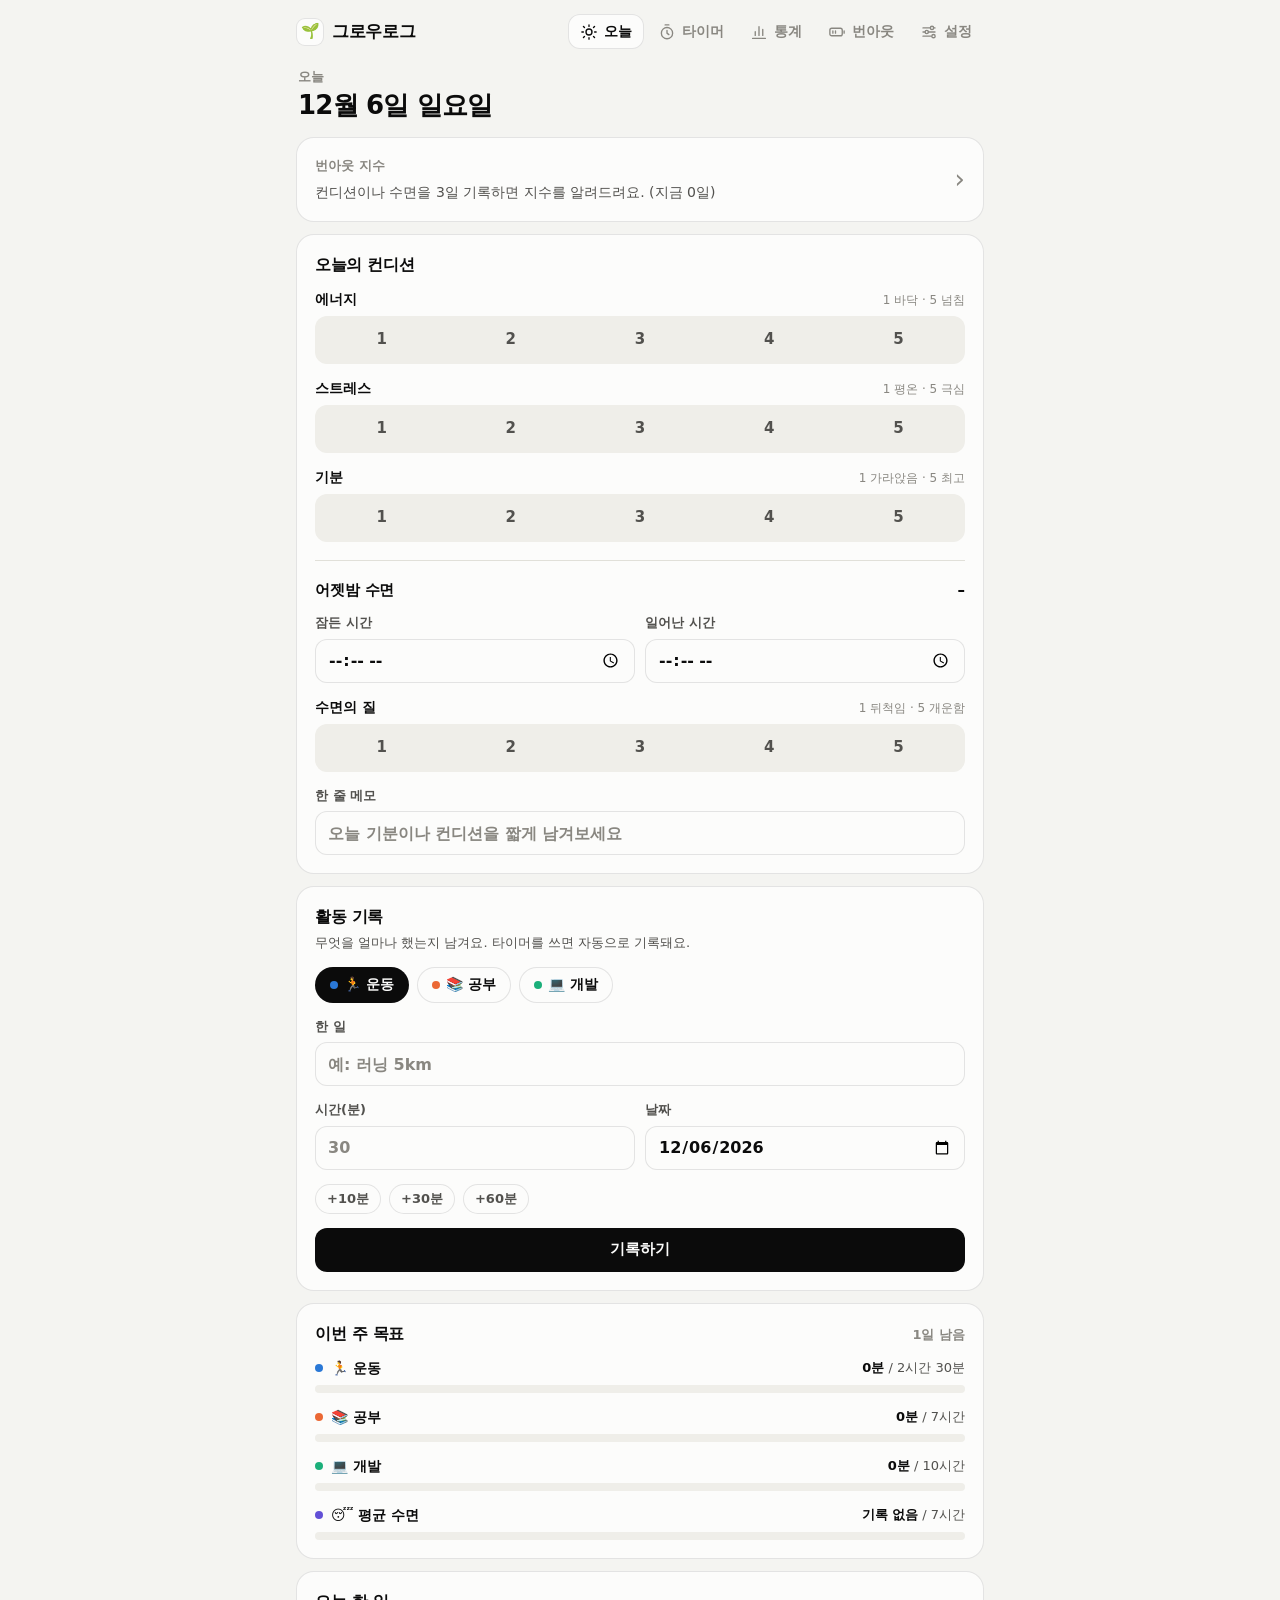
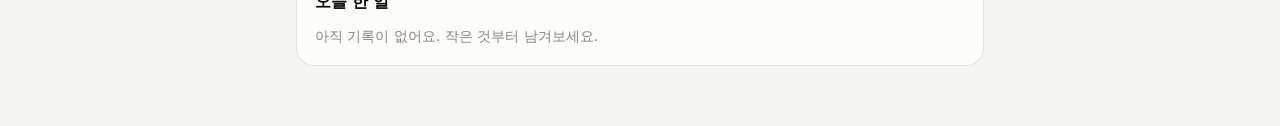
==== index.html @ 633121f1 "그로우로그 1차 버전 운동·공부·개발·수면·번아웃을 기록하는 자기계발 PWA. 오늘, 타이머, 통계, 번아웃, 설정 화면과 오프라인 실행, 홈 화면 설치를 포함한다.  Co-Aut" ====
<!doctype html>
<html lang="ko">
<head>
  <meta charset="utf-8">
  <meta name="viewport" content="width=device-width, initial-scale=1, viewport-fit=cover">
  <meta name="description" content="운동·공부·개발·수면·번아웃을 한곳에서 기록하는 자기계발 도구">
  <title>그로우로그</title>
  <link rel="manifest" href="manifest.webmanifest">
  <link rel="icon" type="image/png" sizes="192x192" href="icons/icon-192.png">
  <link rel="apple-touch-icon" href="icons/apple-touch-icon.png">
  <meta name="mobile-web-app-capable" content="yes">
  <meta name="apple-mobile-web-app-capable" content="yes">
  <meta name="apple-mobile-web-app-title" content="그로우로그">
  <meta name="apple-mobile-web-app-status-bar-style" content="default">
  <meta name="theme-color" content="#f4f4f1" media="(prefers-color-scheme: light)">
  <meta name="theme-color" content="#0d0d0d" media="(prefers-color-scheme: dark)">
  <link rel="stylesheet" href="css/styles.css">
  <script type="module" src="js/app.js"></script>
</head>
<body>
  <div class="app">
    <header class="topbar">
      <a class="brand" href="#/today"><span class="brand-mark" aria-hidden="true">🌱</span>그로우로그</a>
      <nav class="tabs" aria-label="주요 메뉴">
        <a class="tab" href="#/today" data-nav="today">
          <svg viewBox="0 0 24 24" aria-hidden="true"><circle cx="12" cy="12" r="4"/><path d="M12 2.5v2M12 19.5v2M4.6 4.6L6 6M18 18l1.4 1.4M2.5 12h2M19.5 12h2M4.6 19.4L6 18M18 6l1.4-1.4"/></svg>
          <span>오늘</span>
        </a>
        <a class="tab" href="#/timer" data-nav="timer">
          <svg viewBox="0 0 24 24" aria-hidden="true"><circle cx="12" cy="13.5" r="7.5"/><path d="M12 10v3.5l2.5 2M9.5 2.5h5"/></svg>
          <span>타이머</span>
        </a>
        <a class="tab" href="#/stats" data-nav="stats">
          <svg viewBox="0 0 24 24" aria-hidden="true"><path d="M3.5 20.5h17M7 16.5v-5M12 16.5V5M17 16.5v-8"/></svg>
          <span>통계</span>
        </a>
        <a class="tab" href="#/burnout" data-nav="burnout">
          <svg viewBox="0 0 24 24" aria-hidden="true"><rect x="2.5" y="7" width="16.5" height="10" rx="2.5"/><path d="M21.5 10.5v3M6.5 10.5v3M10 10.5v3"/></svg>
          <span>번아웃</span>
        </a>
        <a class="tab" href="#/settings" data-nav="settings">
          <svg viewBox="0 0 24 24" aria-hidden="true"><path d="M4 6.5h9M19 6.5h1M4 12h3M11 12h9M4 17.5h11"/><circle cx="16" cy="6.5" r="2.2"/><circle cx="9" cy="12" r="2.2"/><circle cx="18" cy="17.5" r="2.2"/></svg>
          <span>설정</span>
        </a>
      </nav>
    </header>
    <main id="view" class="view" tabindex="-1"></main>
  </div>
  <div id="tooltip" class="tooltip" role="tooltip" hidden></div>
  <div id="toast" class="toast" role="status" aria-live="polite"></div>
</body>
</html>
---- css/styles.css ----
/* 그로우로그 스타일 — 색은 모두 :root 토큰으로 정하고, 다크 모드는 같은 토큰을 다시 정의한다 */
:root {
  color-scheme: light;
  --page: #f4f4f1;
  --surface: #fcfcfb;
  --surface-2: #efeee9;
  --ink: #0b0b0b;
  --ink-2: #52514e;
  --muted: #898781;
  --grid: #e1e0d9;
  --axis: #c3c2b7;
  --border: rgba(11, 11, 11, 0.1);
  --focus: #2a78d6;
  --primary-bg: #0b0b0b;
  --primary-ink: #fcfcfb;
  --success: #006300;
  /* 영역 색: 고정 순서로 배정, 7번은 수면 전용 */
  --s0: #a3a29c;
  --s1: #2a78d6;
  --s2: #eb6834;
  --s3: #1baf7a;
  --s4: #eda100;
  --s5: #e87ba4;
  --s6: #008300;
  --s7: #6250d6;
  --s8: #e34948;
  /* 상태 색: 번아웃 단계 전용, 항상 아이콘+글자와 함께 */
  --good: #0ca30c;
  --warning: #fab219;
  --serious: #ec835a;
  --critical: #d03b3b;
  --radius: 18px;
  --font: -apple-system, BlinkMacSystemFont, "Apple SD Gothic Neo", "Pretendard", "Noto Sans KR", "Segoe UI", system-ui, sans-serif;
}

@media (prefers-color-scheme: dark) {
  :root:not([data-theme="light"]) {
    color-scheme: dark;
    --page: #0d0d0d;
    --surface: #1a1a19;
    --surface-2: #262624;
    --ink: #f0efec;
    --ink-2: #c3c2b7;
    --muted: #898781;
    --grid: #2c2c2a;
    --axis: #383835;
    --border: rgba(255, 255, 255, 0.1);
    --focus: #3987e5;
    --primary-bg: #f0efec;
    --primary-ink: #0b0b0b;
    --success: #0ca30c;
    --s0: #6b6a65;
    --s1: #3987e5;
    --s2: #d95926;
    --s3: #199e70;
    --s4: #c98500;
    --s5: #d55181;
    --s6: #008300;
    --s7: #9085e9;
    --s8: #e66767;
  }
}
:root[data-theme="dark"] {
  color-scheme: dark;
  --page: #0d0d0d;
  --surface: #1a1a19;
  --surface-2: #262624;
  --ink: #f0efec;
  --ink-2: #c3c2b7;
  --muted: #898781;
  --grid: #2c2c2a;
  --axis: #383835;
  --border: rgba(255, 255, 255, 0.1);
  --focus: #3987e5;
  --primary-bg: #f0efec;
  --primary-ink: #0b0b0b;
  --success: #0ca30c;
  --s0: #6b6a65;
  --s1: #3987e5;
  --s2: #d95926;
  --s3: #199e70;
  --s4: #c98500;
  --s5: #d55181;
  --s6: #008300;
  --s7: #9085e9;
  --s8: #e66767;
}

* { box-sizing: border-box; }
html { -webkit-text-size-adjust: 100%; -webkit-tap-highlight-color: transparent; }
body {
  margin: 0;
  background: var(--page);
  color: var(--ink);
  font: 15px/1.5 var(--font);
  -webkit-font-smoothing: antialiased;
  word-break: keep-all;
}
a { color: inherit; }
button { font: inherit; color: inherit; }
a, button, label { touch-action: manipulation; } /* 두 번 탭 확대 지연 없애기 */
:focus-visible { outline: 2px solid var(--focus); outline-offset: 2px; }

/* 홈 화면 앱으로 실행할 때: 당겨서 새로고침과 글자 선택을 막아 앱처럼 동작하게 한다 */
@media (display-mode: standalone) {
  html, body { overscroll-behavior-y: none; }
  .topbar, .tabs, .btn, .chip, .seg-btn { -webkit-user-select: none; user-select: none; }
}

/* ---------- 레이아웃 ---------- */
.app {
  max-width: 720px;
  margin: 0 auto;
  padding: 0 max(16px, env(safe-area-inset-right)) calc(96px + env(safe-area-inset-bottom)) max(16px, env(safe-area-inset-left));
}
.topbar {
  position: sticky;
  top: 0;
  z-index: 10;
  display: flex;
  align-items: center;
  justify-content: space-between;
  gap: 12px;
  padding: calc(14px + env(safe-area-inset-top)) 0 10px;
  background: var(--page);
}
.brand {
  display: flex;
  align-items: center;
  gap: 8px;
  font-size: 17px;
  font-weight: 800;
  letter-spacing: -0.02em;
  text-decoration: none;
}
.brand-mark {
  display: grid;
  place-items: center;
  width: 28px;
  height: 28px;
  border-radius: 9px;
  background: var(--surface);
  border: 1px solid var(--border);
  font-size: 15px;
}
.tabs {
  position: fixed;
  inset: auto 0 0 0;
  z-index: 20;
  display: grid;
  grid-template-columns: repeat(5, 1fr);
  padding: 6px 6px calc(6px + env(safe-area-inset-bottom));
  background: var(--surface);
  border-top: 1px solid var(--border);
}
.tab {
  display: flex;
  flex-direction: column;
  align-items: center;
  gap: 2px;
  padding: 6px 0;
  border-radius: 12px;
  color: var(--muted);
  font-size: 11px;
  font-weight: 700;
  text-decoration: none;
}
.tab svg {
  width: 22px;
  height: 22px;
  fill: none;
  stroke: currentColor;
  stroke-width: 1.8;
  stroke-linecap: round;
  stroke-linejoin: round;
}
.tab[aria-current="page"] { color: var(--ink); }
@media (min-width: 800px) {
  .app { padding-bottom: 48px; }
  .tabs { position: static; display: flex; gap: 2px; padding: 0; background: none; border: 0; }
  .tab { flex-direction: row; gap: 6px; padding: 7px 12px; font-size: 14px; }
  .tab svg { width: 18px; height: 18px; }
  .tab[aria-current="page"] { background: var(--surface); box-shadow: inset 0 0 0 1px var(--border); }
}
.view:focus { outline: none; }

/* ---------- 공통 ---------- */
.page-head { margin: 8px 2px 16px; }
.eyebrow { margin: 0; color: var(--muted); font-size: 13px; font-weight: 700; }
h1 { margin: 2px 0 0; font-size: 26px; line-height: 1.25; letter-spacing: -0.03em; }
.card {
  margin-bottom: 12px;
  padding: 18px;
  background: var(--surface);
  border: 1px solid var(--border);
  border-radius: var(--radius);
}
.card h2 { margin: 0 0 4px; font-size: 16px; letter-spacing: -0.02em; }
.card h3 { margin: 0; font-size: 15px; letter-spacing: -0.01em; }
.card-head { display: flex; align-items: baseline; justify-content: space-between; gap: 8px; margin-bottom: 12px; }
.card-head h2 { margin: 0; }
.sub { margin: 0 0 14px; color: var(--ink-2); font-size: 13px; }
.hint { color: var(--muted); font-size: 13px; font-weight: 600; }
.empty { margin: 4px 0 0; color: var(--muted); font-size: 14px; }
.divider { height: 1px; margin: 18px 0; background: var(--grid); }
.row { display: flex; gap: 10px; }
.grow { flex: 1; min-width: 0; }
.stack { display: grid; gap: 14px; }
.dot { flex: none; width: 8px; height: 8px; border-radius: 50%; }
.mini-title { margin: 20px 0 4px !important; color: var(--ink-2); font-size: 13px !important; }

/* 버튼 */
.btn {
  display: inline-flex;
  align-items: center;
  justify-content: center;
  gap: 6px;
  height: 44px;
  padding: 0 18px;
  border: 1px solid var(--border);
  border-radius: 12px;
  background: var(--surface);
  color: var(--ink);
  font-weight: 700;
  text-decoration: none;
  cursor: pointer;
}
.btn.primary { background: var(--primary-bg); color: var(--primary-ink); border-color: transparent; }
.btn.ghost { background: transparent; border-color: transparent; color: var(--ink-2); }
.btn.danger { color: var(--critical); }
.btn.small { height: 34px; padding: 0 12px; font-size: 13px; border-radius: 10px; }
.btn.block { width: 100%; }
.btn:disabled { opacity: 0.4; cursor: not-allowed; }
.btn-row { display: flex; flex-wrap: wrap; gap: 8px; }
.icon-btn {
  display: grid;
  place-items: center;
  flex: none;
  width: 36px;
  height: 36px;
  border: 0;
  border-radius: 10px;
  background: transparent;
  color: var(--muted);
  cursor: pointer;
}

/* 터치 화면에서는 hover가 눌린 채로 남으므로 마우스가 있을 때만 쓰고, 누를 때는 :active로 반응한다 */
@media (hover: hover) {
  .btn:hover { background: var(--surface-2); }
  .btn.primary:hover { background: var(--primary-bg); opacity: 0.88; }
  .icon-btn:hover { background: var(--surface-2); color: var(--ink); }
  .link-card:hover { border-color: var(--axis); }
}
.btn:active, .chip:active, .seg-btn:active, .icon-btn:active, .link-card:active, .tab:active { opacity: 0.6; }

/* 칩·세그먼트 */
.chips { display: flex; flex-wrap: wrap; gap: 8px; }
.chip {
  display: inline-flex;
  align-items: center;
  gap: 6px;
  height: 36px;
  padding: 0 14px;
  border: 1px solid var(--border);
  border-radius: 999px;
  background: var(--surface);
  font-size: 14px;
  font-weight: 700;
  cursor: pointer;
}
.chip[aria-pressed="true"] { background: var(--primary-bg); color: var(--primary-ink); border-color: transparent; }
.chip.small { height: 30px; padding: 0 11px; color: var(--ink-2); font-size: 13px; }
.seg {
  display: grid;
  grid-auto-columns: 1fr;
  grid-auto-flow: column;
  gap: 4px;
  padding: 4px;
  border-radius: 12px;
  background: var(--surface-2);
}
.seg.inline { display: inline-grid; }
.seg.inline .seg-btn { padding: 0 18px; }
.seg-btn {
  height: 36px;
  border: 0;
  border-radius: 9px;
  background: transparent;
  color: var(--ink-2);
  font-weight: 700;
  cursor: pointer;
}
.seg-btn[aria-pressed="true"] { background: var(--surface); color: var(--ink); box-shadow: 0 1px 2px rgba(0, 0, 0, 0.08), inset 0 0 0 1px var(--border); }
.seg-btn:disabled { opacity: 0.45; cursor: not-allowed; }
.scale .seg-btn { height: 40px; }
.scale .seg-btn[aria-pressed="true"] { background: var(--primary-bg); color: var(--primary-ink); box-shadow: none; }
.scale + .scale { margin-top: 14px; }
.scale-head { display: flex; align-items: baseline; justify-content: space-between; margin-bottom: 6px; }
.scale-label { font-size: 14px; font-weight: 700; }
.scale-hint { color: var(--muted); font-size: 12px; }

/* 입력 */
.field { display: flex; flex-direction: column; gap: 6px; color: var(--ink-2); font-size: 13px; font-weight: 700; }
input, select {
  width: 100%;
  min-width: 0;
  height: 44px;
  padding: 0 12px;
  border: 1px solid var(--border);
  border-radius: 12px;
  background: var(--surface);
  color: var(--ink);
  font: inherit;
  font-size: 16px;
}
input::placeholder { color: var(--muted); }
select {
  appearance: none;
  padding-right: 30px;
  background-image: url("data:image/svg+xml,%3Csvg xmlns='http://www.w3.org/2000/svg' width='12' height='12' viewBox='0 0 12 12'%3E%3Cpath d='M3 4.5l3 3 3-3' fill='none' stroke='%23898781' stroke-width='1.6' stroke-linecap='round'/%3E%3C/svg%3E");
  background-position: right 10px center;
  background-repeat: no-repeat;
}
.suffix-in { position: relative; display: block; }
.suffix-in input { padding-right: 60px; }
.suffix-in span {
  position: absolute;
  top: 50%;
  right: 12px;
  transform: translateY(-50%);
  color: var(--muted);
  font-size: 13px;
  font-weight: 600;
  pointer-events: none;
}
.suffix-in.narrow { max-width: 200px; }

/* ---------- 오늘 ---------- */
.banner {
  display: flex;
  align-items: center;
  justify-content: space-between;
  gap: 12px;
  margin: 4px 0 12px;
  padding: 10px 10px 10px 14px;
  border: 1px solid color-mix(in srgb, var(--s1) 35%, transparent);
  border-radius: 14px;
  background: color-mix(in srgb, var(--s1) 10%, var(--surface));
  font-size: 14px;
  font-weight: 600;
}
.link-card { display: flex; align-items: center; gap: 12px; text-decoration: none; }
.chev { color: var(--muted); font-size: 26px; line-height: 1; }
.mini-score { display: flex; align-items: center; gap: 4px; margin-top: 4px; }
.mini-score strong { font-size: 32px; line-height: 1.1; letter-spacing: -0.03em; }
.mini-score > span { margin-right: 8px; color: var(--ink-2); font-weight: 600; }
.mini-advice { margin: 6px 0 0; color: var(--ink-2); font-size: 14px; }
.sleep-total { font-size: 15px; font-weight: 800; }
.goal + .goal { margin-top: 14px; }
.goal-head { display: flex; align-items: center; justify-content: space-between; gap: 8px; margin-bottom: 6px; font-size: 14px; }
.goal-name { display: flex; align-items: center; gap: 8px; font-weight: 700; }
.goal-val { color: var(--ink-2); font-size: 13px; text-align: right; }
.goal-val strong { color: var(--ink); }
.met { color: var(--success); font-weight: 800; }
.bar { height: 8px; overflow: hidden; border-radius: 999px; background: var(--surface-2); }
.bar > span { display: block; height: 100%; border-radius: 999px; }

/* 기록 목록 */
.entries { margin: 0; padding: 0; list-style: none; }
.entry { display: flex; align-items: center; gap: 12px; padding: 10px 0; border-top: 1px solid var(--grid); }
.entry:first-child { border-top: 0; }
.entry-main { display: flex; flex: 1; flex-direction: column; min-width: 0; }
.entry-title { overflow: hidden; font-weight: 700; text-overflow: ellipsis; white-space: nowrap; }
.entry-meta { color: var(--muted); font-size: 12px; }
.entry-min { font-size: 14px; font-weight: 800; white-space: nowrap; }
.day-group h3 { display: flex; justify-content: space-between; margin: 18px 0 2px !important; color: var(--ink-2); font-size: 13px !important; }
.day-group:first-of-type h3 { margin-top: 4px !important; }

/* ---------- 통계 ---------- */
.filters { margin: -4px 0 12px; }
.tiles { display: grid; grid-template-columns: repeat(2, 1fr); gap: 8px; margin-bottom: 12px; }
@media (min-width: 600px) { .tiles { grid-template-columns: repeat(4, 1fr); } }
.card .tiles { margin: 0; }
.tile { padding: 12px 14px; border: 1px solid var(--border); border-radius: 14px; background: var(--surface); }
.tile-label { color: var(--ink-2); font-size: 12px; font-weight: 700; }
.tile-value { margin-top: 2px; font-size: 21px; font-weight: 800; letter-spacing: -0.02em; }
.tile-value small { margin-left: 2px; color: var(--ink-2); font-size: 13px; font-weight: 600; }

.legend { display: flex; flex-wrap: wrap; gap: 4px 14px; margin: 0 0 8px; padding: 0; color: var(--ink-2); font-size: 13px; list-style: none; }
.legend li { display: flex; align-items: center; gap: 6px; }
.swatch { width: 10px; height: 10px; border-radius: 3px; }
.chart { width: 100%; min-height: 180px; touch-action: pan-y; }
.chart svg { display: block; overflow: visible; }
.chart .grid { stroke: var(--grid); stroke-width: 1; }
.chart .axis { stroke: var(--axis); stroke-width: 1; }
.chart .tick { fill: var(--muted); font-size: 11px; font-variant-numeric: tabular-nums; }
.chart .hit { fill: transparent; outline: none; }
.chart .col { transition: opacity 0.15s; }
.chart svg:has(.col:hover) .col:not(:hover),
.chart svg:has(.col:focus-within) .col:not(:focus-within) { opacity: 0.45; }
.chart .ref { stroke: var(--ink-2); stroke-width: 1; pointer-events: none; }
.chart .ref-label { fill: var(--ink-2); font-size: 11px; font-weight: 700; pointer-events: none; }
.chart .end-label { fill: var(--ink); font-size: 12px; font-weight: 800; pointer-events: none; }
.chart .xhair { stroke: var(--axis); stroke-width: 1; opacity: 0; pointer-events: none; }
.chart .hover-dot { opacity: 0; pointer-events: none; }
.chart .hitg:hover .xhair, .chart .hitg:focus-within .xhair,
.chart .hitg:hover .hover-dot, .chart .hitg:focus-within .hover-dot { opacity: 1; }

details.table-view { margin-top: 10px; font-size: 13px; }
details.table-view summary { color: var(--ink-2); font-weight: 700; cursor: pointer; }
.table-wrap { margin-top: 8px; overflow-x: auto; }
table { width: 100%; border-collapse: collapse; font-variant-numeric: tabular-nums; }
th, td { padding: 6px 8px; border-bottom: 1px solid var(--grid); text-align: right; white-space: nowrap; }
th:first-child, td:first-child { text-align: left; }
th { color: var(--ink-2); font-weight: 700; }

/* ---------- 번아웃 ---------- */
.hero-row { display: flex; align-items: center; justify-content: space-between; gap: 12px; }
.hero-num { font-size: 56px; font-weight: 800; line-height: 1; letter-spacing: -0.04em; }
.hero-num span { margin-left: 4px; color: var(--ink-2); font-size: 18px; font-weight: 600; letter-spacing: 0; }
.badge {
  --status: var(--muted);
  display: inline-flex;
  align-items: center;
  gap: 5px;
  height: 28px;
  padding: 0 11px 0 8px;
  border-radius: 999px;
  background: color-mix(in srgb, var(--status) 16%, transparent);
  color: var(--ink);
  font-size: 13px;
  font-weight: 800;
  white-space: nowrap;
}
.badge svg { width: 15px; height: 15px; color: var(--status); }
.badge-good { --status: var(--good); }
.badge-warning { --status: var(--warning); }
.badge-serious { --status: var(--serious); }
.badge-critical { --status: var(--critical); }
.meter { height: 10px; margin: 18px 0 6px; overflow: hidden; border-radius: 999px; background: color-mix(in srgb, var(--status) 18%, var(--surface-2)); }
.meter > span { display: block; height: 100%; border-radius: 999px; background: var(--status); }
.meter-scale { position: relative; height: 18px; color: var(--muted); font-size: 11px; font-weight: 600; }
.meter-scale span { position: absolute; top: 0; padding-left: 4px; border-left: 1px solid var(--axis); }
.lead { margin: 12px 0 4px; font-size: 15px; }
.factor { display: grid; grid-template-columns: 112px 1fr 32px; align-items: center; gap: 12px; padding: 8px 0; }
.factor-name { font-size: 14px; font-weight: 700; }
.factor-detail { color: var(--muted); font-size: 12px; }
.factor-bar { height: 8px; overflow: hidden; border-radius: 999px; background: var(--surface-2); }
.factor-bar span { display: block; height: 100%; border-radius: 999px; background: var(--ink-2); }
.factor-val { color: var(--ink-2); font-size: 13px; font-weight: 700; text-align: right; font-variant-numeric: tabular-nums; }
.factor.na .factor-name { color: var(--muted); }
.advice { display: grid; gap: 8px; margin: 0; padding: 0; list-style: none; }
.advice li { display: flex; align-items: flex-start; gap: 10px; padding: 12px 14px; border-radius: 12px; background: var(--surface-2); font-size: 14px; }
.advice-icon { flex: none; font-size: 18px; line-height: 1.3; }
.disclaimer { margin: 16px 4px 0; color: var(--muted); font-size: 12px; }

/* ---------- 타이머 ---------- */
.timer-face { position: relative; width: min(280px, 72vw); aspect-ratio: 1; margin: 20px auto 18px; }
.timer-face svg { width: 100%; height: 100%; transform: rotate(-90deg); }
.timer-face .track { stroke: var(--surface-2); }
.timer-face .prog { stroke-linecap: round; transition: stroke-dashoffset 0.5s linear; }
.timer-center { position: absolute; inset: 0; display: grid; place-content: center; text-align: center; }
.timer-time { font-size: clamp(44px, 14vw, 60px); font-weight: 800; line-height: 1; letter-spacing: -0.03em; font-variant-numeric: tabular-nums; }
.timer-phase { margin-top: 8px; color: var(--ink-2); font-size: 14px; font-weight: 700; }
.timer-actions { display: flex; flex-wrap: wrap; justify-content: center; gap: 8px; }
.timer-actions .btn { min-width: 120px; }

/* ---------- 설정 ---------- */
.sub.flush { margin-bottom: 0; }
.steps { margin: 0; padding-left: 20px; font-size: 14px; }
.steps li + li { margin-top: 4px; }
.steps + .hint { margin: 12px 0 0; }
.area-row {
  display: grid;
  grid-template-areas: "emoji name name name" "goal goal kind act";
  grid-template-columns: 52px 1fr 96px 60px;
  align-items: center;
  gap: 8px;
  padding: 12px 0;
  border-top: 1px solid var(--grid);
}
.area-row .emoji-in { grid-area: emoji; padding: 0; text-align: center; }
.area-row .name-in { grid-area: name; position: relative; }
.area-row .name-in .dot { position: absolute; top: 50%; left: 13px; transform: translateY(-50%); }
.area-row .name-in input { padding-left: 30px; }
.area-row.add .name-in input { padding-left: 12px; }
.area-row .suffix-in { grid-area: goal; }
.area-row select { grid-area: kind; }
.area-row > .btn { grid-area: act; padding: 0; }
@media (min-width: 640px) {
  .area-row { grid-template-areas: "emoji name goal kind act"; grid-template-columns: 52px 1fr 140px 96px 60px; }
}
.hidden-row { display: flex; align-items: center; gap: 10px; padding: 8px 0; }
.hidden-row .grow { color: var(--ink-2); font-weight: 700; }
.hidden-row small { color: var(--muted); font-weight: 600; }

/* ---------- 확인 창·툴팁·토스트 ---------- */
.dialog {
  width: min(340px, calc(100% - 32px));
  padding: 20px;
  border: 1px solid var(--border);
  border-radius: var(--radius);
  background: var(--surface);
  color: var(--ink);
}
.dialog::backdrop { background: rgba(0, 0, 0, 0.45); }
.dialog p { margin: 0 0 16px; font-size: 15px; font-weight: 600; }
.dialog .btn-row { justify-content: flex-end; }
.tooltip {
  position: fixed;
  top: 0;
  left: 0;
  z-index: 50;
  min-width: 130px;
  padding: 8px 10px;
  border: 1px solid var(--border);
  border-radius: 10px;
  background: var(--surface);
  box-shadow: 0 8px 24px rgba(0, 0, 0, 0.14);
  color: var(--ink);
  font-size: 12px;
  pointer-events: none;
}
.tip-title { margin-bottom: 4px; color: var(--ink-2); font-weight: 700; }
.tip-row { display: flex; align-items: center; gap: 8px; line-height: 1.7; }
.tip-key { flex: none; width: 12px; height: 2px; border-radius: 2px; }
.tip-row strong { font-variant-numeric: tabular-nums; }
.tip-row span { color: var(--ink-2); }
.toast {
  position: fixed;
  bottom: calc(84px + env(safe-area-inset-bottom));
  left: 50%;
  z-index: 60;
  display: flex;
  align-items: center;
  gap: 14px;
  max-width: calc(100% - 32px);
  padding: 11px 16px;
  border-radius: 12px;
  background: var(--primary-bg);
  color: var(--primary-ink);
  font-size: 14px;
  font-weight: 700;
  opacity: 0;
  pointer-events: none;
  transform: translate(-50%, 16px);
  transition: opacity 0.2s, transform 0.2s;
}
.toast.show { opacity: 1; pointer-events: auto; transform: translate(-50%, 0); }
.toast button { padding: 0; border: 0; background: none; color: inherit; font-weight: 800; text-decoration: underline; cursor: pointer; white-space: nowrap; }
@media (min-width: 800px) { .toast { bottom: 32px; } }
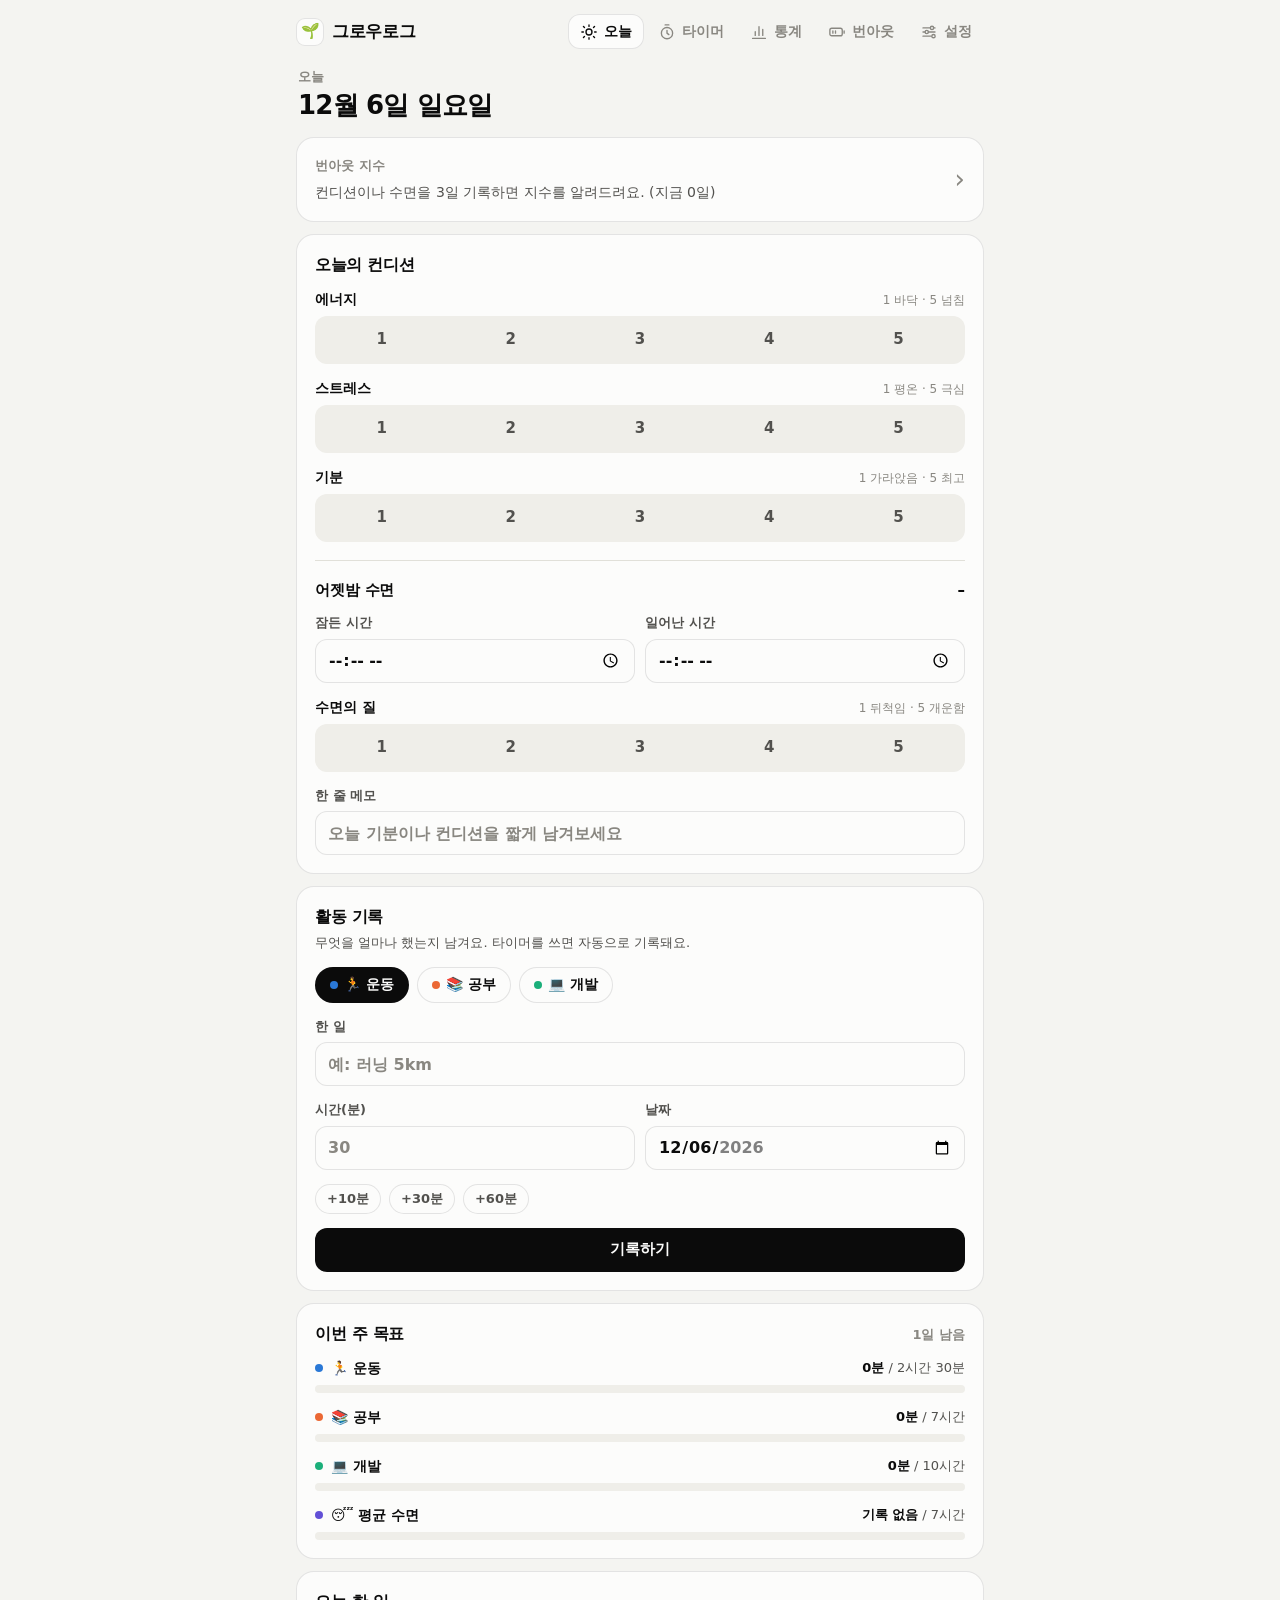
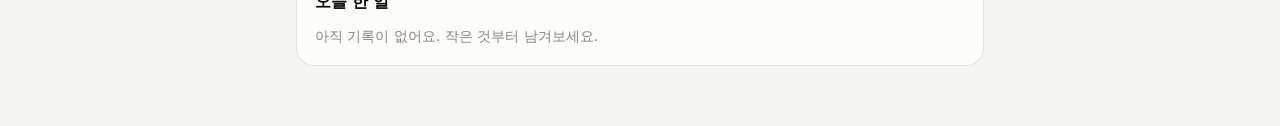
==== commit 4fc8877f: "안드로이드 내보내기, 가져오기 검증, 오프라인 교체 안정화 감사와 재검증에서 나온 문제를 고쳤다. - 안드로이드 Chrome에서 내보내기가 실패하던 문제 - 백업 가져오기 XSS와" ====
--- a/index.html
+++ b/index.html
@@ -44,6 +44,7 @@
         </a>
       </nav>
     </header>
+    <div id="save-warning" class="save-warning" role="alert" hidden>기록을 저장하지 못하고 있어요. 저장 공간을 확인하고, 설정에서 백업을 받아두세요.</div>
     <main id="view" class="view" tabindex="-1"></main>
   </div>
   <div id="tooltip" class="tooltip" role="tooltip" hidden></div>
--- a/css/styles.css
+++ b/css/styles.css
@@ -95,6 +95,7 @@
   font: 15px/1.5 var(--font);
   -webkit-font-smoothing: antialiased;
   word-break: keep-all;
+  overflow-wrap: anywhere; /* 띄어쓰기 없는 긴 이름도 화면 밖으로 나가지 않게 */
 }
 a { color: inherit; }
 button { font: inherit; color: inherit; }
@@ -260,13 +261,16 @@
   display: inline-flex;
   align-items: center;
   gap: 6px;
+  max-width: 100%;
   height: 36px;
+  overflow: hidden;
   padding: 0 14px;
   border: 1px solid var(--border);
   border-radius: 999px;
   background: var(--surface);
   font-size: 14px;
   font-weight: 700;
+  white-space: nowrap;
   cursor: pointer;
 }
 .chip[aria-pressed="true"] { background: var(--primary-bg); color: var(--primary-ink); border-color: transparent; }
@@ -344,12 +348,13 @@
   gap: 12px;
   margin: 4px 0 12px;
   padding: 10px 10px 10px 14px;
-  border: 1px solid color-mix(in srgb, var(--s1) 35%, transparent);
+  border: 1px solid var(--border);
   border-radius: 14px;
-  background: color-mix(in srgb, var(--s1) 10%, var(--surface));
+  background: var(--surface-2);
   font-size: 14px;
   font-weight: 600;
 }
+.banner .btn { flex: none; white-space: nowrap; }
 .link-card { display: flex; align-items: center; gap: 12px; text-decoration: none; }
 .chev { color: var(--muted); font-size: 26px; line-height: 1; }
 .mini-score { display: flex; align-items: center; gap: 4px; margin-top: 4px; }
@@ -359,8 +364,8 @@
 .sleep-total { font-size: 15px; font-weight: 800; }
 .goal + .goal { margin-top: 14px; }
 .goal-head { display: flex; align-items: center; justify-content: space-between; gap: 8px; margin-bottom: 6px; font-size: 14px; }
-.goal-name { display: flex; align-items: center; gap: 8px; font-weight: 700; }
-.goal-val { color: var(--ink-2); font-size: 13px; text-align: right; }
+.goal-name { display: flex; align-items: center; gap: 8px; min-width: 0; font-weight: 700; }
+.goal-val { flex: none; color: var(--ink-2); font-size: 13px; text-align: right; }
 .goal-val strong { color: var(--ink); }
 .met { color: var(--success); font-weight: 800; }
 .bar { height: 8px; overflow: hidden; border-radius: 999px; background: var(--surface-2); }
@@ -384,7 +389,7 @@
 .card .tiles { margin: 0; }
 .tile { padding: 12px 14px; border: 1px solid var(--border); border-radius: 14px; background: var(--surface); }
 .tile-label { color: var(--ink-2); font-size: 12px; font-weight: 700; }
-.tile-value { margin-top: 2px; font-size: 21px; font-weight: 800; letter-spacing: -0.02em; }
+.tile-value { margin-top: 2px; font-size: 21px; font-weight: 800; letter-spacing: -0.02em; white-space: nowrap; }
 .tile-value small { margin-left: 2px; color: var(--ink-2); font-size: 13px; font-weight: 600; }
 
 .legend { display: flex; flex-wrap: wrap; gap: 4px 14px; margin: 0 0 8px; padding: 0; color: var(--ink-2); font-size: 13px; list-style: none; }
@@ -397,15 +402,18 @@
 .chart .tick { fill: var(--muted); font-size: 11px; font-variant-numeric: tabular-nums; }
 .chart .hit { fill: transparent; outline: none; }
 .chart .col { transition: opacity 0.15s; }
-.chart svg:has(.col:hover) .col:not(:hover),
-.chart svg:has(.col:focus-within) .col:not(:focus-within) { opacity: 0.45; }
+.chart svg:has(.hit:focus-visible) .col:not(:has(.hit:focus-visible)) { opacity: 0.45; }
+@media (hover: hover) {
+  .chart svg:has(.col:hover) .col:not(:hover) { opacity: 0.45; }
+  .chart .hitg:hover .xhair, .chart .hitg:hover .hover-dot { opacity: 1; }
+}
+.chart .hitg.active .xhair, .chart .hitg.active .hover-dot { opacity: 1; }
 .chart .ref { stroke: var(--ink-2); stroke-width: 1; pointer-events: none; }
 .chart .ref-label { fill: var(--ink-2); font-size: 11px; font-weight: 700; pointer-events: none; }
 .chart .end-label { fill: var(--ink); font-size: 12px; font-weight: 800; pointer-events: none; }
 .chart .xhair { stroke: var(--axis); stroke-width: 1; opacity: 0; pointer-events: none; }
 .chart .hover-dot { opacity: 0; pointer-events: none; }
-.chart .hitg:hover .xhair, .chart .hitg:focus-within .xhair,
-.chart .hitg:hover .hover-dot, .chart .hitg:focus-within .hover-dot { opacity: 1; }
+.chart .hitg:has(.hit:focus-visible) .xhair, .chart .hitg:has(.hit:focus-visible) .hover-dot { opacity: 1; }
 
 details.table-view { margin-top: 10px; font-size: 13px; }
 details.table-view summary { color: var(--ink-2); font-weight: 700; cursor: pointer; }
@@ -427,7 +435,7 @@
   height: 28px;
   padding: 0 11px 0 8px;
   border-radius: 999px;
-  background: color-mix(in srgb, var(--status) 16%, transparent);
+  background: var(--surface-2);
   color: var(--ink);
   font-size: 13px;
   font-weight: 800;
@@ -438,7 +446,7 @@
 .badge-warning { --status: var(--warning); }
 .badge-serious { --status: var(--serious); }
 .badge-critical { --status: var(--critical); }
-.meter { height: 10px; margin: 18px 0 6px; overflow: hidden; border-radius: 999px; background: color-mix(in srgb, var(--status) 18%, var(--surface-2)); }
+.meter { height: 10px; margin: 18px 0 6px; overflow: hidden; border-radius: 999px; background: var(--surface-2); }
 .meter > span { display: block; height: 100%; border-radius: 999px; background: var(--status); }
 .meter-scale { position: relative; height: 18px; color: var(--muted); font-size: 11px; font-weight: 600; }
 .meter-scale span { position: absolute; top: 0; padding-left: 4px; border-left: 1px solid var(--axis); }
@@ -455,6 +463,12 @@
 .advice-icon { flex: none; font-size: 18px; line-height: 1.3; }
 .disclaimer { margin: 16px 4px 0; color: var(--muted); font-size: 12px; }
 
+@supports (background: color-mix(in srgb, red 10%, blue)) {
+  .banner { border-color: color-mix(in srgb, var(--s1) 35%, transparent); background: color-mix(in srgb, var(--s1) 10%, var(--surface)); }
+  .badge { background: color-mix(in srgb, var(--status) 16%, transparent); }
+  .meter { background: color-mix(in srgb, var(--status) 18%, var(--surface-2)); }
+}
+
 /* ---------- 타이머 ---------- */
 .timer-face { position: relative; width: min(280px, 72vw); aspect-ratio: 1; margin: 20px auto 18px; }
 .timer-face svg { width: 100%; height: 100%; transform: rotate(-90deg); }
@@ -465,6 +479,8 @@
 .timer-phase { margin-top: 8px; color: var(--ink-2); font-size: 14px; font-weight: 700; }
 .timer-actions { display: flex; flex-wrap: wrap; justify-content: center; gap: 8px; }
 .timer-actions .btn { min-width: 120px; }
+.timer-note { display: none; margin: 14px 0 0; text-align: center; }
+@media (pointer: coarse) { .timer-note { display: block; } }
 
 /* ---------- 설정 ---------- */
 .sub.flush { margin-bottom: 0; }
@@ -488,12 +504,28 @@
 .area-row .suffix-in { grid-area: goal; }
 .area-row select { grid-area: kind; }
 .area-row > .btn { grid-area: act; padding: 0; }
+@media (max-width: 380px) {
+  .area-row { grid-template-areas: "emoji name name" "goal goal goal" "kind kind act"; grid-template-columns: 52px 1fr 60px; }
+}
 @media (min-width: 640px) {
   .area-row { grid-template-areas: "emoji name goal kind act"; grid-template-columns: 52px 1fr 140px 96px 60px; }
 }
 .hidden-row { display: flex; align-items: center; gap: 10px; padding: 8px 0; }
 .hidden-row .grow { color: var(--ink-2); font-weight: 700; }
 .hidden-row small { color: var(--muted); font-weight: 600; }
+
+.save-warning {
+  position: sticky; /* 저장 실패는 아래쪽 입력칸에서 일어나므로 내려가 있어도 보여야 한다 */
+  top: calc(60px + env(safe-area-inset-top));
+  z-index: 9;
+  margin: 4px 0 12px;
+  padding: 12px 14px;
+  border-radius: 14px;
+  background: var(--critical);
+  color: #fff;
+  font-size: 14px;
+  font-weight: 700;
+}
 
 /* ---------- 확인 창·툴팁·토스트 ---------- */
 .dialog {
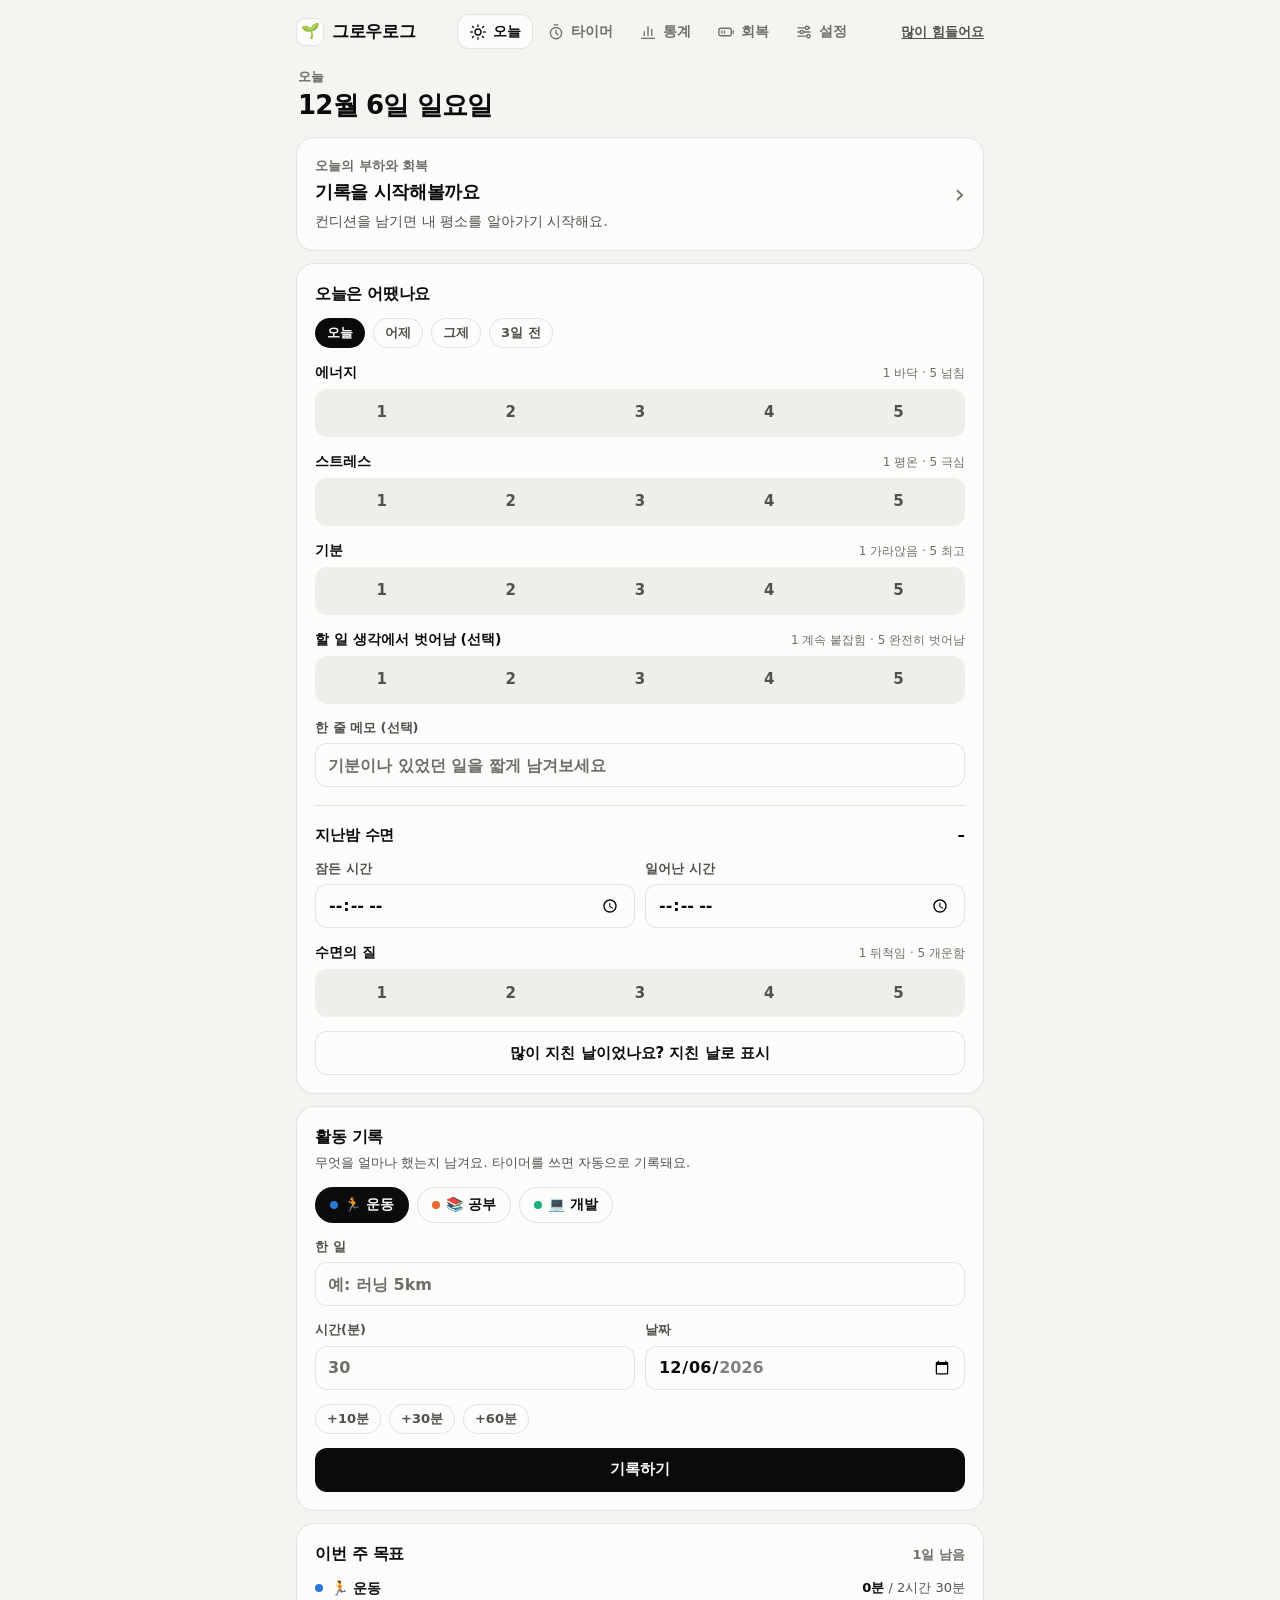
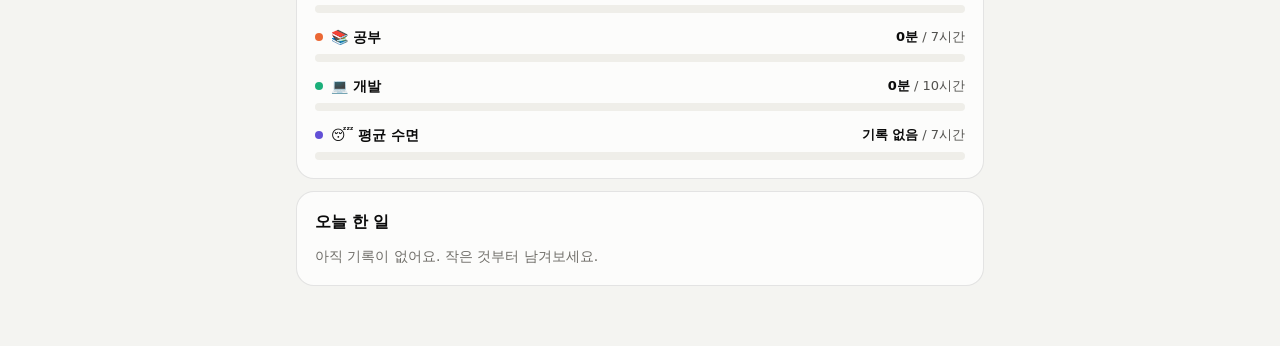
==== commit 4b66b838: "내 기록에 맞춰 바뀌는 회복 화면과 지친 날 표시 - 0~100 번아웃 지수를 없애고, 최근 기록이 내 평소와 얼마나 다른지 말로 보여줌 - 평소, 필요한 수면, 알림 기준이 기록" ====
--- a/index.html
+++ b/index.html
@@ -3,7 +3,7 @@
 <head>
   <meta charset="utf-8">
   <meta name="viewport" content="width=device-width, initial-scale=1, viewport-fit=cover">
-  <meta name="description" content="운동·공부·개발·수면·번아웃을 한곳에서 기록하는 자기계발 도구">
+  <meta name="description" content="운동·공부·개발·수면·회복을 한곳에서 기록하는 자기계발 도구">
   <title>그로우로그</title>
   <link rel="manifest" href="manifest.webmanifest">
   <link rel="icon" type="image/png" sizes="192x192" href="icons/icon-192.png">
@@ -34,15 +34,16 @@
           <svg viewBox="0 0 24 24" aria-hidden="true"><path d="M3.5 20.5h17M7 16.5v-5M12 16.5V5M17 16.5v-8"/></svg>
           <span>통계</span>
         </a>
-        <a class="tab" href="#/burnout" data-nav="burnout">
+        <a class="tab" href="#/recovery" data-nav="recovery">
           <svg viewBox="0 0 24 24" aria-hidden="true"><rect x="2.5" y="7" width="16.5" height="10" rx="2.5"/><path d="M21.5 10.5v3M6.5 10.5v3M10 10.5v3"/></svg>
-          <span>번아웃</span>
+          <span>회복</span>
         </a>
         <a class="tab" href="#/settings" data-nav="settings">
           <svg viewBox="0 0 24 24" aria-hidden="true"><path d="M4 6.5h9M19 6.5h1M4 12h3M11 12h9M4 17.5h11"/><circle cx="16" cy="6.5" r="2.2"/><circle cx="9" cy="12" r="2.2"/><circle cx="18" cy="17.5" r="2.2"/></svg>
           <span>설정</span>
         </a>
       </nav>
+      <a class="help-link" href="#/help">많이 힘들어요</a>
     </header>
     <div id="save-warning" class="save-warning" role="alert" hidden>기록을 저장하지 못하고 있어요. 저장 공간을 확인하고, 설정에서 백업을 받아두세요.</div>
     <main id="view" class="view" tabindex="-1"></main>
--- a/css/styles.css
+++ b/css/styles.css
@@ -6,7 +6,7 @@
   --surface-2: #efeee9;
   --ink: #0b0b0b;
   --ink-2: #52514e;
-  --muted: #898781;
+  --muted: #706e69;
   --grid: #e1e0d9;
   --axis: #c3c2b7;
   --border: rgba(11, 11, 11, 0.1);
@@ -24,11 +24,8 @@
   --s6: #008300;
   --s7: #6250d6;
   --s8: #e34948;
-  /* 상태 색: 번아웃 단계 전용, 항상 아이콘+글자와 함께 */
-  --good: #0ca30c;
-  --warning: #fab219;
-  --serious: #ec835a;
-  --critical: #d03b3b;
+  --critical: #d03b3b; /* 저장 실패처럼 앱 자체의 문제에만 쓴다 */
+  --critical-text: #d03b3b;
   --radius: 18px;
   --font: -apple-system, BlinkMacSystemFont, "Apple SD Gothic Neo", "Pretendard", "Noto Sans KR", "Segoe UI", system-ui, sans-serif;
 }
@@ -58,6 +55,7 @@
     --s6: #008300;
     --s7: #9085e9;
     --s8: #e66767;
+    --critical-text: #e66767;
   }
 }
 :root[data-theme="dark"] {
@@ -84,10 +82,12 @@
   --s6: #008300;
   --s7: #9085e9;
   --s8: #e66767;
+  --critical-text: #e66767;
 }
 
 * { box-sizing: border-box; }
-html { -webkit-text-size-adjust: 100%; -webkit-tap-highlight-color: transparent; }
+[hidden] { display: none !important; }
+html { scroll-padding: 64px 0 76px; -webkit-text-size-adjust: 100%; -webkit-tap-highlight-color: transparent; }
 body {
   margin: 0;
   background: var(--page);
@@ -206,7 +206,7 @@
 .divider { height: 1px; margin: 18px 0; background: var(--grid); }
 .row { display: flex; gap: 10px; }
 .grow { flex: 1; min-width: 0; }
-.stack { display: grid; gap: 14px; }
+.stack { display: grid; grid-template-columns: minmax(0, 1fr); gap: 14px; }
 .dot { flex: none; width: 8px; height: 8px; border-radius: 50%; }
 .mini-title { margin: 20px 0 4px !important; color: var(--ink-2); font-size: 13px !important; }
 
@@ -228,7 +228,7 @@
 }
 .btn.primary { background: var(--primary-bg); color: var(--primary-ink); border-color: transparent; }
 .btn.ghost { background: transparent; border-color: transparent; color: var(--ink-2); }
-.btn.danger { color: var(--critical); }
+.btn.danger { color: var(--critical-text); }
 .btn.small { height: 34px; padding: 0 12px; font-size: 13px; border-radius: 10px; }
 .btn.block { width: 100%; }
 .btn:disabled { opacity: 0.4; cursor: not-allowed; }
@@ -274,7 +274,8 @@
   cursor: pointer;
 }
 .chip[aria-pressed="true"] { background: var(--primary-bg); color: var(--primary-ink); border-color: transparent; }
-.chip.small { height: 30px; padding: 0 11px; color: var(--ink-2); font-size: 13px; }
+.chip.small { height: 30px; padding: 0 11px; font-size: 13px; }
+.chip.small:not([aria-pressed="true"]) { color: var(--ink-2); }
 .seg {
   display: grid;
   grid-auto-columns: 1fr;
@@ -305,7 +306,7 @@
 .scale-hint { color: var(--muted); font-size: 12px; }
 
 /* 입력 */
-.field { display: flex; flex-direction: column; gap: 6px; color: var(--ink-2); font-size: 13px; font-weight: 700; }
+.field { display: flex; flex-direction: column; gap: 6px; min-width: 0; color: var(--ink-2); font-size: 13px; font-weight: 700; }
 input, select {
   width: 100%;
   min-width: 0;
@@ -357,9 +358,6 @@
 .banner .btn { flex: none; white-space: nowrap; }
 .link-card { display: flex; align-items: center; gap: 12px; text-decoration: none; }
 .chev { color: var(--muted); font-size: 26px; line-height: 1; }
-.mini-score { display: flex; align-items: center; gap: 4px; margin-top: 4px; }
-.mini-score strong { font-size: 32px; line-height: 1.1; letter-spacing: -0.03em; }
-.mini-score > span { margin-right: 8px; color: var(--ink-2); font-weight: 600; }
 .mini-advice { margin: 6px 0 0; color: var(--ink-2); font-size: 14px; }
 .sleep-total { font-size: 15px; font-weight: 800; }
 .goal + .goal { margin-top: 14px; }
@@ -387,9 +385,13 @@
 .tiles { display: grid; grid-template-columns: repeat(2, 1fr); gap: 8px; margin-bottom: 12px; }
 @media (min-width: 600px) { .tiles { grid-template-columns: repeat(4, 1fr); } }
 .card .tiles { margin: 0; }
-.tile { padding: 12px 14px; border: 1px solid var(--border); border-radius: 14px; background: var(--surface); }
+.tile { min-width: 0; padding: 12px 14px; border: 1px solid var(--border); border-radius: 14px; background: var(--surface); }
 .tile-label { color: var(--ink-2); font-size: 12px; font-weight: 700; }
 .tile-value { margin-top: 2px; font-size: 21px; font-weight: 800; letter-spacing: -0.02em; white-space: nowrap; }
+@media (max-width: 340px) {
+  .row { flex-direction: column; }
+  .tile-value { font-size: 17px; }
+}
 .tile-value small { margin-left: 2px; color: var(--ink-2); font-size: 13px; font-weight: 600; }
 
 .legend { display: flex; flex-wrap: wrap; gap: 4px 14px; margin: 0 0 8px; padding: 0; color: var(--ink-2); font-size: 13px; list-style: none; }
@@ -410,8 +412,11 @@
 .chart .hitg.active .xhair, .chart .hitg.active .hover-dot { opacity: 1; }
 .chart .ref { stroke: var(--ink-2); stroke-width: 1; pointer-events: none; }
 .chart .ref-label { fill: var(--ink-2); font-size: 11px; font-weight: 700; pointer-events: none; }
-.chart .end-label { fill: var(--ink); font-size: 12px; font-weight: 800; pointer-events: none; }
-.chart .xhair { stroke: var(--axis); stroke-width: 1; opacity: 0; pointer-events: none; }
+.chart .zone { fill: var(--surface-2); pointer-events: none; }
+.chart .zone-edge { stroke: var(--muted); stroke-width: 1; stroke-dasharray: 3 3; pointer-events: none; }
+.chart .zone-label { fill: var(--ink-2); font-size: 11px; font-weight: 700; pointer-events: none; }
+.chart .mark { fill: var(--ink-2); pointer-events: none; }
+.chart .xhair { stroke: var(--ink-2); stroke-width: 1; opacity: 0; pointer-events: none; }
 .chart .hover-dot { opacity: 0; pointer-events: none; }
 .chart .hitg:has(.hit:focus-visible) .xhair, .chart .hitg:has(.hit:focus-visible) .hover-dot { opacity: 1; }
 
@@ -423,50 +428,51 @@
 th:first-child, td:first-child { text-align: left; }
 th { color: var(--ink-2); font-weight: 700; }
 
-/* ---------- 번아웃 ---------- */
-.hero-row { display: flex; align-items: center; justify-content: space-between; gap: 12px; }
-.hero-num { font-size: 56px; font-weight: 800; line-height: 1; letter-spacing: -0.04em; }
-.hero-num span { margin-left: 4px; color: var(--ink-2); font-size: 18px; font-weight: 600; letter-spacing: 0; }
-.badge {
-  --status: var(--muted);
-  display: inline-flex;
-  align-items: center;
-  gap: 5px;
-  height: 28px;
-  padding: 0 11px 0 8px;
-  border-radius: 999px;
-  background: var(--surface-2);
-  color: var(--ink);
-  font-size: 13px;
-  font-weight: 800;
-  white-space: nowrap;
-}
-.badge svg { width: 15px; height: 15px; color: var(--status); }
-.badge-good { --status: var(--good); }
-.badge-warning { --status: var(--warning); }
-.badge-serious { --status: var(--serious); }
-.badge-critical { --status: var(--critical); }
-.meter { height: 10px; margin: 18px 0 6px; overflow: hidden; border-radius: 999px; background: var(--surface-2); }
-.meter > span { display: block; height: 100%; border-radius: 999px; background: var(--status); }
-.meter-scale { position: relative; height: 18px; color: var(--muted); font-size: 11px; font-weight: 600; }
-.meter-scale span { position: absolute; top: 0; padding-left: 4px; border-left: 1px solid var(--axis); }
-.lead { margin: 12px 0 4px; font-size: 15px; }
-.factor { display: grid; grid-template-columns: 112px 1fr 32px; align-items: center; gap: 12px; padding: 8px 0; }
-.factor-name { font-size: 14px; font-weight: 700; }
-.factor-detail { color: var(--muted); font-size: 12px; }
-.factor-bar { height: 8px; overflow: hidden; border-radius: 999px; background: var(--surface-2); }
-.factor-bar span { display: block; height: 100%; border-radius: 999px; background: var(--ink-2); }
-.factor-val { color: var(--ink-2); font-size: 13px; font-weight: 700; text-align: right; font-variant-numeric: tabular-nums; }
-.factor.na .factor-name { color: var(--muted); }
+/* ---------- 회복 ---------- */
+.help-link { flex: none; margin: -13px -6px; padding: 13px 6px; color: var(--ink-2); font-size: 13px; font-weight: 700; text-decoration: underline; text-underline-offset: 2px; }
+.band-word { margin: 2px 0 6px; font-size: 22px; font-weight: 800; line-height: 1.3; letter-spacing: -0.02em; }
+.mini-band { margin: 2px 0 0; font-size: 18px; font-weight: 800; letter-spacing: -0.02em; }
+.strip { margin: 12px 0 0; padding-top: 10px; border-top: 1px solid var(--grid); color: var(--ink-2); font-size: 13px; font-weight: 600; }
+.strip-hint { margin: 8px 0 0; }
+.lead { margin: 12px 0 8px; font-size: 15px; }
+.lead.flush { margin-top: 0; }
+.suggest { margin: 0 0 8px; padding: 12px 14px; border-radius: 12px; background: var(--surface-2); font-size: 14px; font-weight: 600; }
+.support .btn-row { margin-top: 12px; }
+.chips.static { gap: 6px; }
+.fact { padding: 4px 10px; border-radius: 999px; background: var(--surface-2); color: var(--ink-2); font-size: 13px; font-weight: 600; }
 .advice { display: grid; gap: 8px; margin: 0; padding: 0; list-style: none; }
-.advice li { display: flex; align-items: flex-start; gap: 10px; padding: 12px 14px; border-radius: 12px; background: var(--surface-2); font-size: 14px; }
-.advice-icon { flex: none; font-size: 18px; line-height: 1.3; }
+.advice li { padding: 12px 14px; border-radius: 12px; background: var(--surface-2); font-size: 14px; }
+.usual-row { display: grid; grid-template-columns: 72px auto 1fr; align-items: baseline; gap: 10px; padding: 6px 0; border-top: 1px solid var(--grid); font-size: 14px; }
+.usual-row:first-of-type { border-top: 0; }
+.usual-row .hint { font-weight: 500; text-align: right; }
+.mark-form { margin-bottom: 14px; padding: 14px; border-radius: 14px; background: var(--surface-2); outline: none; }
+.mark-form .grow { flex: 1; }
+.mark-form .seg { background: var(--surface); }
+.mark-form .seg-btn { padding: 0 2px; font-size: 13px; }
+.mark-form .seg-btn[aria-pressed="true"] { background: var(--surface-2); }
+.options { display: grid; gap: 6px; }
+.option { min-height: 44px; padding: 8px 14px; border: 1px solid var(--border); border-radius: 12px; background: var(--surface); font-size: 14px; font-weight: 700; text-align: left; cursor: pointer; }
+.option[aria-pressed="true"] { background: var(--primary-bg); color: var(--primary-ink); border-color: transparent; }
+.episode { display: grid; gap: 6px; padding: 12px 0; border-top: 1px solid var(--grid); }
+.episode:first-of-type { border-top: 0; }
+.episode-head { display: flex; align-items: baseline; justify-content: space-between; gap: 8px; font-size: 14px; }
+.episode-sev { margin: 0; color: var(--ink-2); font-size: 13px; }
+.episode .hint { margin: 0; }
+.method p { margin: 10px 0; color: var(--ink-2); line-height: 1.6; }
+.method h3 { margin: 16px 0 4px; font-size: 14px; }
+.method table td, .method table th { text-align: left; white-space: normal; vertical-align: top; }
+.sources { margin: 4px 0 0; padding-left: 18px; }
+.sources li + li { margin-top: 4px; }
 .disclaimer { margin: 16px 4px 0; color: var(--muted); font-size: 12px; }
+.contacts { display: grid; gap: 8px; }
+.contact { display: flex; align-items: center; gap: 14px; min-height: 60px; padding: 10px 14px; border: 1px solid var(--border); border-radius: 14px; text-decoration: none; }
+.contact strong { font-size: 20px; letter-spacing: -0.02em; white-space: nowrap; }
+.contact-label { display: block; font-weight: 700; }
+.contact-hint { display: block; color: var(--ink-2); font-size: 12px; }
+.danger-line { margin: 14px 0 8px; font-size: 14px; font-weight: 700; }
 
 @supports (background: color-mix(in srgb, red 10%, blue)) {
   .banner { border-color: color-mix(in srgb, var(--s1) 35%, transparent); background: color-mix(in srgb, var(--s1) 10%, var(--surface)); }
-  .badge { background: color-mix(in srgb, var(--status) 16%, transparent); }
-  .meter { background: color-mix(in srgb, var(--status) 18%, var(--surface-2)); }
 }
 
 /* ---------- 타이머 ---------- */
@@ -513,6 +519,7 @@
 .hidden-row { display: flex; align-items: center; gap: 10px; padding: 8px 0; }
 .hidden-row .grow { color: var(--ink-2); font-weight: 700; }
 .hidden-row small { color: var(--muted); font-weight: 600; }
+.hidden-row small.block { display: block; }
 
 .save-warning {
   position: sticky; /* 저장 실패는 아래쪽 입력칸에서 일어나므로 내려가 있어도 보여야 한다 */
@@ -561,13 +568,15 @@
 .tip-row span { color: var(--ink-2); }
 .toast {
   position: fixed;
+  right: 16px;
   bottom: calc(84px + env(safe-area-inset-bottom));
-  left: 50%;
+  left: 16px;
   z-index: 60;
   display: flex;
   align-items: center;
   gap: 14px;
-  max-width: calc(100% - 32px);
+  width: fit-content;
+  margin-inline: auto;
   padding: 11px 16px;
   border-radius: 12px;
   background: var(--primary-bg);
@@ -576,9 +585,10 @@
   font-weight: 700;
   opacity: 0;
   pointer-events: none;
-  transform: translate(-50%, 16px);
+  transform: translateY(16px);
   transition: opacity 0.2s, transform 0.2s;
 }
-.toast.show { opacity: 1; pointer-events: auto; transform: translate(-50%, 0); }
+.toast.show { opacity: 1; transform: none; }
+.toast.show button { pointer-events: auto; }
 .toast button { padding: 0; border: 0; background: none; color: inherit; font-weight: 800; text-decoration: underline; cursor: pointer; white-space: nowrap; }
 @media (min-width: 800px) { .toast { bottom: 32px; } }
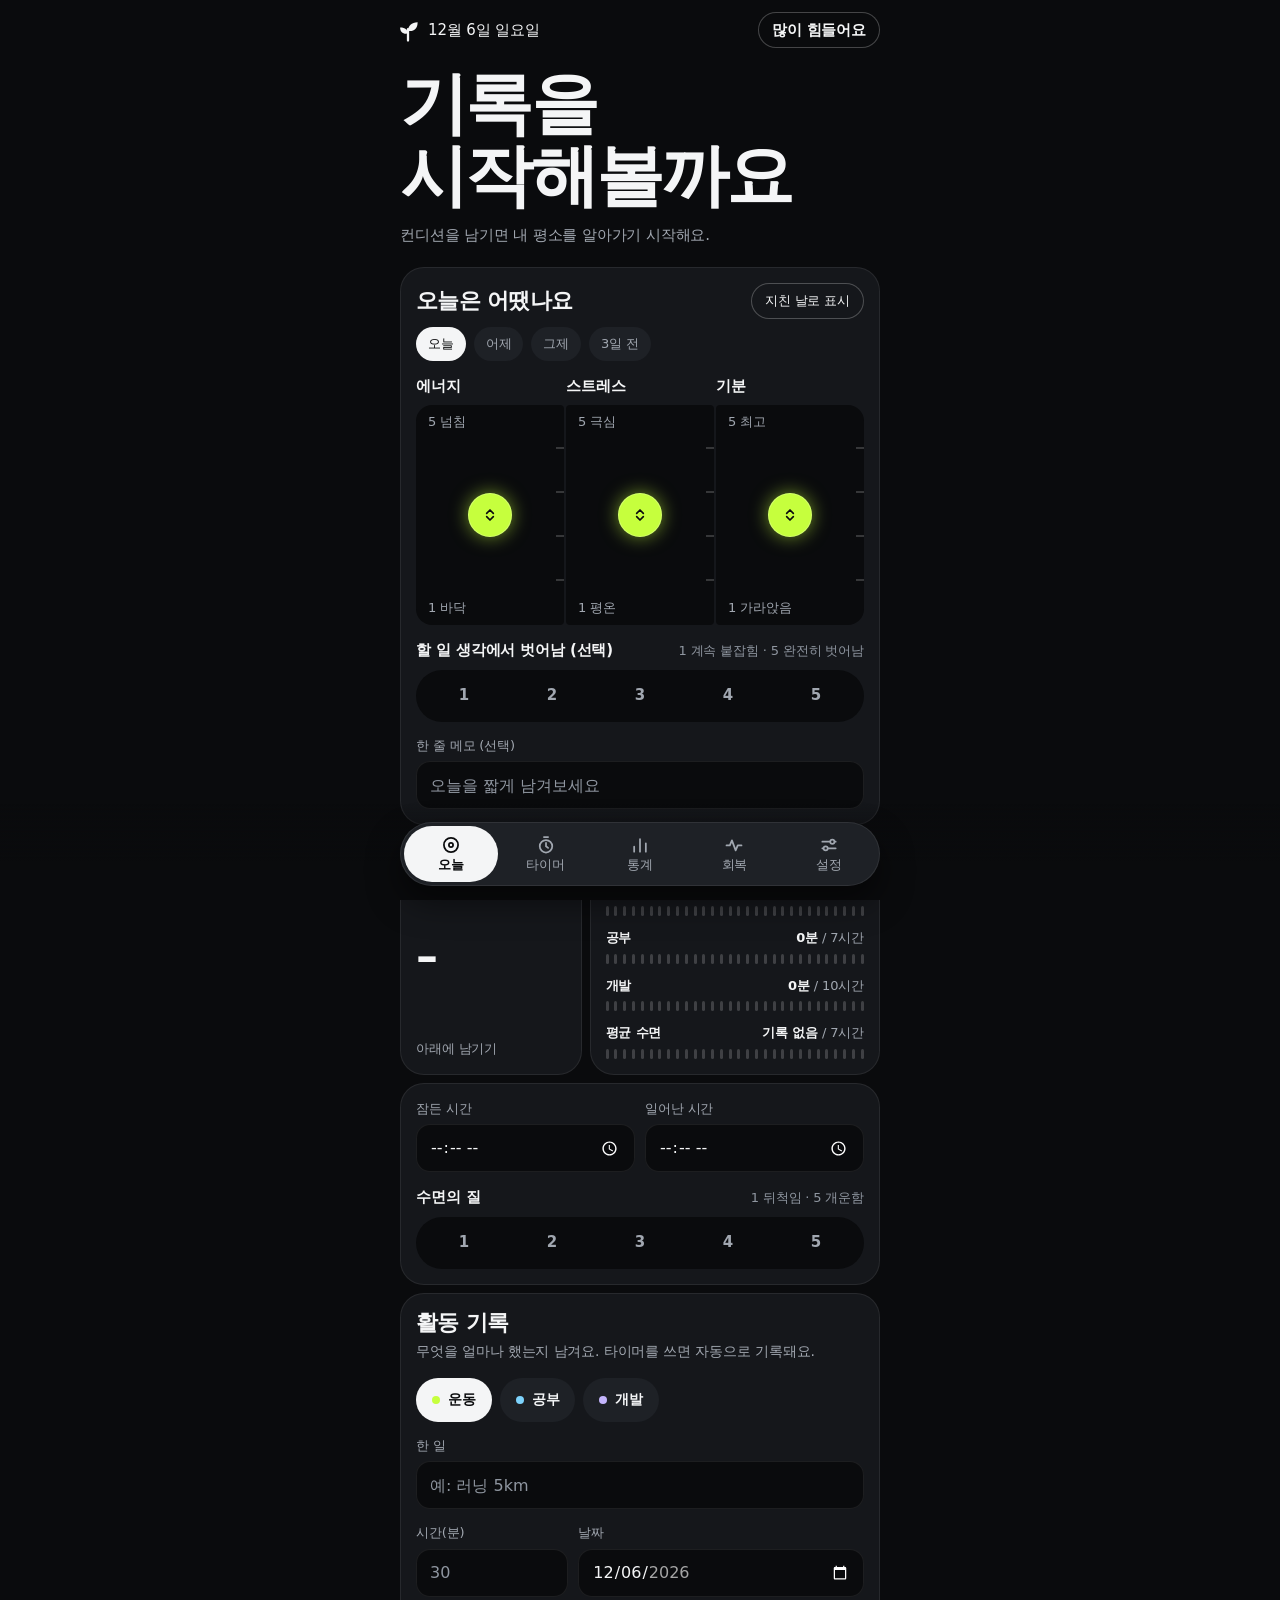
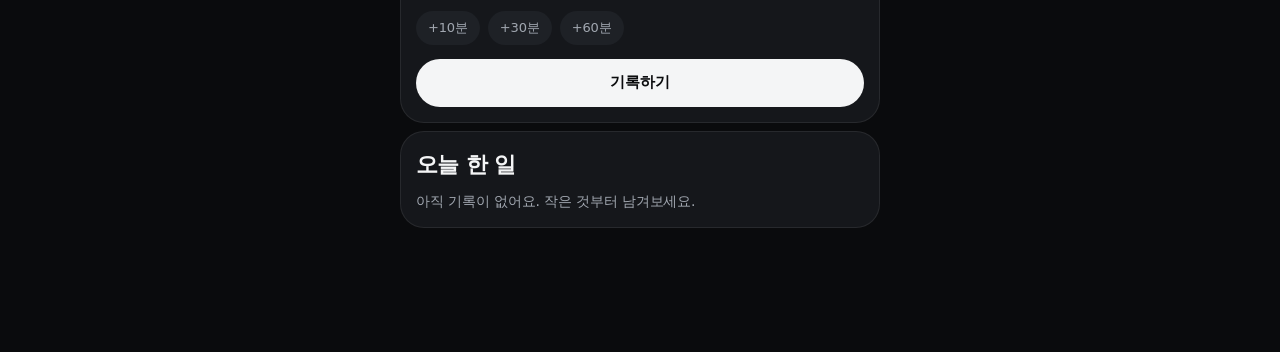
==== commit c9f0553c: "볼트 디자인으로 전체 화면 개편 - 검정 바탕에 라임 포인트, 큰 글씨, 눈금과 세로 페이더로 새로 그렸다 - 다크를 기본 테마로 바꾸고 라이트와 기기 설정을 고를 수 있게 했다 " ====
--- a/index.html
+++ b/index.html
@@ -11,40 +11,48 @@
   <meta name="mobile-web-app-capable" content="yes">
   <meta name="apple-mobile-web-app-capable" content="yes">
   <meta name="apple-mobile-web-app-title" content="그로우로그">
-  <meta name="apple-mobile-web-app-status-bar-style" content="default">
-  <meta name="theme-color" content="#f4f4f1" media="(prefers-color-scheme: light)">
-  <meta name="theme-color" content="#0d0d0d" media="(prefers-color-scheme: dark)">
+  <meta name="apple-mobile-web-app-status-bar-style" content="black">
+  <meta name="theme-color" content="#0a0b0d">
+  <script>
+    // 라이트 테마를 고른 사람에게 어두운 화면이 먼저 비치지 않게 그리기 전에 테마를 정한다
+    try {
+      document.documentElement.dataset.theme = JSON.parse(localStorage.getItem('growlog:v1')).theme;
+    } catch {}
+  </script>
   <link rel="stylesheet" href="css/styles.css">
   <script type="module" src="js/app.js"></script>
 </head>
 <body>
   <div class="app">
     <header class="topbar">
-      <a class="brand" href="#/today"><span class="brand-mark" aria-hidden="true">🌱</span>그로우로그</a>
-      <nav class="tabs" aria-label="주요 메뉴">
-        <a class="tab" href="#/today" data-nav="today">
-          <svg viewBox="0 0 24 24" aria-hidden="true"><circle cx="12" cy="12" r="4"/><path d="M12 2.5v2M12 19.5v2M4.6 4.6L6 6M18 18l1.4 1.4M2.5 12h2M19.5 12h2M4.6 19.4L6 18M18 6l1.4-1.4"/></svg>
-          <span>오늘</span>
-        </a>
-        <a class="tab" href="#/timer" data-nav="timer">
-          <svg viewBox="0 0 24 24" aria-hidden="true"><circle cx="12" cy="13.5" r="7.5"/><path d="M12 10v3.5l2.5 2M9.5 2.5h5"/></svg>
-          <span>타이머</span>
-        </a>
-        <a class="tab" href="#/stats" data-nav="stats">
-          <svg viewBox="0 0 24 24" aria-hidden="true"><path d="M3.5 20.5h17M7 16.5v-5M12 16.5V5M17 16.5v-8"/></svg>
-          <span>통계</span>
-        </a>
-        <a class="tab" href="#/recovery" data-nav="recovery">
-          <svg viewBox="0 0 24 24" aria-hidden="true"><rect x="2.5" y="7" width="16.5" height="10" rx="2.5"/><path d="M21.5 10.5v3M6.5 10.5v3M10 10.5v3"/></svg>
-          <span>회복</span>
-        </a>
-        <a class="tab" href="#/settings" data-nav="settings">
-          <svg viewBox="0 0 24 24" aria-hidden="true"><path d="M4 6.5h9M19 6.5h1M4 12h3M11 12h9M4 17.5h11"/><circle cx="16" cy="6.5" r="2.2"/><circle cx="9" cy="12" r="2.2"/><circle cx="18" cy="17.5" r="2.2"/></svg>
-          <span>설정</span>
-        </a>
-      </nav>
+      <a class="brand" href="#/today" aria-label="그로우로그 오늘 화면">
+        <svg viewBox="0 0 32 32" aria-hidden="true"><path d="M16 28V15" stroke="currentColor" stroke-width="2.6" stroke-linecap="round" fill="none"/><path d="M16 17c0-6 4-10 11-10 0 7-4 11-11 10Z" fill="currentColor"/><path d="M16 20c0-4-3-7-9-7 0 5 3 8 9 7Z" fill="currentColor"/></svg>
+        <span id="top-label">그로우로그</span>
+      </a>
       <a class="help-link" href="#/help">많이 힘들어요</a>
     </header>
+    <nav class="tabs" aria-label="주요 메뉴">
+      <a class="tab" href="#/today" data-nav="today">
+        <svg viewBox="0 0 24 24" aria-hidden="true"><circle cx="12" cy="12" r="8.5"/><circle cx="12" cy="12" r="2.5"/></svg>
+        <span>오늘</span>
+      </a>
+      <a class="tab" href="#/timer" data-nav="timer">
+        <svg viewBox="0 0 24 24" aria-hidden="true"><circle cx="12" cy="13.5" r="7.5"/><path d="M12 9.5v4l2.5 2M9.5 2.5h5"/></svg>
+        <span>타이머</span>
+      </a>
+      <a class="tab" href="#/stats" data-nav="stats">
+        <svg viewBox="0 0 24 24" aria-hidden="true"><path d="M5 20v-6M12 20V5M19 20v-10"/></svg>
+        <span>통계</span>
+      </a>
+      <a class="tab" href="#/recovery" data-nav="recovery">
+        <svg viewBox="0 0 24 24" aria-hidden="true"><path d="M3 12.5h4l2.5-6 4.5 12 2.5-6h4.5"/></svg>
+        <span>회복</span>
+      </a>
+      <a class="tab" href="#/settings" data-nav="settings">
+        <svg viewBox="0 0 24 24" aria-hidden="true"><path d="M4 8h9M19 8h1M20 16h-9M5 16H4"/><circle cx="16" cy="8" r="2.5"/><circle cx="8" cy="16" r="2.5"/></svg>
+        <span>설정</span>
+      </a>
+    </nav>
     <div id="save-warning" class="save-warning" role="alert" hidden>기록을 저장하지 못하고 있어요. 저장 공간을 확인하고, 설정에서 백업을 받아두세요.</div>
     <main id="view" class="view" tabindex="-1"></main>
   </div>
--- a/css/styles.css
+++ b/css/styles.css
@@ -1,118 +1,137 @@
-/* 그로우로그 스타일 — 색은 모두 :root 토큰으로 정하고, 다크 모드는 같은 토큰을 다시 정의한다 */
+/* 그로우로그 스타일 (볼트) — 색은 모두 :root 토큰으로 정하고, 라이트 테마는 같은 토큰을 다시 정의한다 */
 :root {
+  color-scheme: dark;
+  --page: #0a0b0d;
+  --surface: #15171b;
+  --surface-2: #1e2126;
+  --surface-3: #25282e;
+  --ink: #f4f5f6;
+  --ink-2: #a1a7b0;
+  --muted: #8f96a0;
+  --grid: rgba(255, 255, 255, 0.08);
+  --axis: rgba(255, 255, 255, 0.18);
+  --border: rgba(255, 255, 255, 0.08);
+  --border-strong: rgba(255, 255, 255, 0.24);
+  --focus: #c6ff3d;
+  --primary-bg: #f4f5f6;
+  --primary-ink: #0a0b0d;
+  --accent: #c6ff3d; /* 면으로 쓰는 라임. 글자색은 언제나 --on-accent */
+  --on-accent: #0a0b0d;
+  --accent-line: #c6ff3d; /* 선과 글자로 쓰는 라임. 라이트에서는 진한 초록으로 바뀐다 */
+  --glow: rgba(198, 255, 61, 0.55);
+  --success: #c6ff3d;
+  /* 영역 색: 고정 순서로 배정, 7번은 수면 전용 */
+  --s0: #6b7078;
+  --s1: #c6ff3d;
+  --s2: #7dd3fc;
+  --s3: #c4b5fd;
+  --s4: #fdba74;
+  --s5: #f9a8d4;
+  --s6: #5eead4;
+  --s7: #a5b4fc;
+  --s8: #fca5a5;
+  --critical: #d03b3b; /* 저장 실패처럼 앱 자체의 문제에만 쓴다 */
+  --critical-text: #ff8a80;
+  --float-shadow: 0 16px 32px rgba(0, 0, 0, 0.5);
+  --radius: 24px;
+  --gutter: 20px;
+  --font: -apple-system, BlinkMacSystemFont, "Pretendard", "Apple SD Gothic Neo", "Noto Sans KR", "Noto Sans CJK KR", "Segoe UI", system-ui, sans-serif;
+}
+
+@media (prefers-color-scheme: light) {
+  :root[data-theme="auto"] {
+    color-scheme: light;
+    --page: #f3f4f6;
+    --surface: #ffffff;
+    --surface-2: #eceef1;
+    --surface-3: #dfe2e7;
+    --ink: #0a0b0d;
+    --ink-2: #4b5058;
+    --muted: #5f646d;
+    --grid: rgba(10, 11, 13, 0.08);
+    --axis: rgba(10, 11, 13, 0.18);
+    --border: rgba(10, 11, 13, 0.08);
+    --border-strong: rgba(10, 11, 13, 0.24);
+    --focus: #3f6f00;
+    --primary-bg: #0a0b0d;
+    --primary-ink: #f4f5f6;
+    --accent-line: #3f6f00;
+    --glow: transparent;
+    --success: #3f6f00;
+    --s0: #8a9099;
+    --s1: #4f8a00;
+    --s2: #0284c7;
+    --s3: #7c3aed;
+    --s4: #c2410c;
+    --s5: #db2777;
+    --s6: #0f766e;
+    --s7: #4f46e5;
+    --s8: #dc2626;
+    --critical-text: #c02b2b;
+  --float-shadow: 0 8px 24px rgba(10, 11, 13, 0.1);
+  }
+}
+:root[data-theme="light"] {
   color-scheme: light;
-  --page: #f4f4f1;
-  --surface: #fcfcfb;
-  --surface-2: #efeee9;
-  --ink: #0b0b0b;
-  --ink-2: #52514e;
-  --muted: #706e69;
-  --grid: #e1e0d9;
-  --axis: #c3c2b7;
-  --border: rgba(11, 11, 11, 0.1);
-  --focus: #2a78d6;
-  --primary-bg: #0b0b0b;
-  --primary-ink: #fcfcfb;
-  --success: #006300;
-  /* 영역 색: 고정 순서로 배정, 7번은 수면 전용 */
-  --s0: #a3a29c;
-  --s1: #2a78d6;
-  --s2: #eb6834;
-  --s3: #1baf7a;
-  --s4: #eda100;
-  --s5: #e87ba4;
-  --s6: #008300;
-  --s7: #6250d6;
-  --s8: #e34948;
-  --critical: #d03b3b; /* 저장 실패처럼 앱 자체의 문제에만 쓴다 */
-  --critical-text: #d03b3b;
-  --radius: 18px;
-  --font: -apple-system, BlinkMacSystemFont, "Apple SD Gothic Neo", "Pretendard", "Noto Sans KR", "Segoe UI", system-ui, sans-serif;
-}
-
-@media (prefers-color-scheme: dark) {
-  :root:not([data-theme="light"]) {
-    color-scheme: dark;
-    --page: #0d0d0d;
-    --surface: #1a1a19;
-    --surface-2: #262624;
-    --ink: #f0efec;
-    --ink-2: #c3c2b7;
-    --muted: #898781;
-    --grid: #2c2c2a;
-    --axis: #383835;
-    --border: rgba(255, 255, 255, 0.1);
-    --focus: #3987e5;
-    --primary-bg: #f0efec;
-    --primary-ink: #0b0b0b;
-    --success: #0ca30c;
-    --s0: #6b6a65;
-    --s1: #3987e5;
-    --s2: #d95926;
-    --s3: #199e70;
-    --s4: #c98500;
-    --s5: #d55181;
-    --s6: #008300;
-    --s7: #9085e9;
-    --s8: #e66767;
-    --critical-text: #e66767;
-  }
-}
-:root[data-theme="dark"] {
-  color-scheme: dark;
-  --page: #0d0d0d;
-  --surface: #1a1a19;
-  --surface-2: #262624;
-  --ink: #f0efec;
-  --ink-2: #c3c2b7;
-  --muted: #898781;
-  --grid: #2c2c2a;
-  --axis: #383835;
-  --border: rgba(255, 255, 255, 0.1);
-  --focus: #3987e5;
-  --primary-bg: #f0efec;
-  --primary-ink: #0b0b0b;
-  --success: #0ca30c;
-  --s0: #6b6a65;
-  --s1: #3987e5;
-  --s2: #d95926;
-  --s3: #199e70;
-  --s4: #c98500;
-  --s5: #d55181;
-  --s6: #008300;
-  --s7: #9085e9;
-  --s8: #e66767;
-  --critical-text: #e66767;
+  --page: #f3f4f6;
+  --surface: #ffffff;
+  --surface-2: #eceef1;
+  --surface-3: #dfe2e7;
+  --ink: #0a0b0d;
+  --ink-2: #4b5058;
+  --muted: #5f646d;
+  --grid: rgba(10, 11, 13, 0.08);
+  --axis: rgba(10, 11, 13, 0.18);
+  --border: rgba(10, 11, 13, 0.08);
+  --border-strong: rgba(10, 11, 13, 0.24);
+  --focus: #3f6f00;
+  --primary-bg: #0a0b0d;
+  --primary-ink: #f4f5f6;
+  --accent-line: #3f6f00;
+  --glow: transparent;
+  --success: #3f6f00;
+  --s0: #8a9099;
+  --s1: #4f8a00;
+  --s2: #0284c7;
+  --s3: #7c3aed;
+  --s4: #c2410c;
+  --s5: #db2777;
+  --s6: #0f766e;
+  --s7: #4f46e5;
+  --s8: #dc2626;
+  --critical-text: #c02b2b;
+  --float-shadow: 0 8px 24px rgba(10, 11, 13, 0.1);
 }
 
 * { box-sizing: border-box; }
 [hidden] { display: none !important; }
-html { scroll-padding: 64px 0 76px; -webkit-text-size-adjust: 100%; -webkit-tap-highlight-color: transparent; }
+html { scroll-padding: calc(72px + env(safe-area-inset-top)) 0 calc(104px + env(safe-area-inset-bottom)); -webkit-text-size-adjust: 100%; -webkit-tap-highlight-color: transparent; }
 body {
   margin: 0;
   background: var(--page);
   color: var(--ink);
   font: 15px/1.5 var(--font);
+  letter-spacing: -0.01em;
   -webkit-font-smoothing: antialiased;
   word-break: keep-all;
   overflow-wrap: anywhere; /* 띄어쓰기 없는 긴 이름도 화면 밖으로 나가지 않게 */
 }
 a { color: inherit; }
-button { font: inherit; color: inherit; }
+button { font: inherit; color: inherit; letter-spacing: inherit; }
 a, button, label { touch-action: manipulation; } /* 두 번 탭 확대 지연 없애기 */
 :focus-visible { outline: 2px solid var(--focus); outline-offset: 2px; }
 
 /* 홈 화면 앱으로 실행할 때: 당겨서 새로고침과 글자 선택을 막아 앱처럼 동작하게 한다 */
 @media (display-mode: standalone) {
   html, body { overscroll-behavior-y: none; }
-  .topbar, .tabs, .btn, .chip, .seg-btn { -webkit-user-select: none; user-select: none; }
+  .topbar, .tabs, .btn, .chip, .seg-btn, .act, .fader { -webkit-user-select: none; user-select: none; }
 }
 
 /* ---------- 레이아웃 ---------- */
 .app {
-  max-width: 720px;
+  max-width: 520px;
   margin: 0 auto;
-  padding: 0 max(16px, env(safe-area-inset-right)) calc(96px + env(safe-area-inset-bottom)) max(16px, env(safe-area-inset-left));
+  padding: 0 max(var(--gutter), env(safe-area-inset-right)) calc(116px + env(safe-area-inset-bottom)) max(var(--gutter), env(safe-area-inset-left));
 }
 .topbar {
   position: sticky;
@@ -122,125 +141,160 @@
   align-items: center;
   justify-content: space-between;
   gap: 12px;
-  padding: calc(14px + env(safe-area-inset-top)) 0 10px;
+  min-height: 60px;
+  margin-inline: calc(var(--gutter) * -1); /* 차트(.chart.bleed)처럼 여백까지 덮어 밑으로 지나가는 내용이 옆으로 보이지 않게 */
+  padding: calc(8px + env(safe-area-inset-top)) var(--gutter) 8px;
   background: var(--page);
 }
 .brand {
   display: flex;
   align-items: center;
-  gap: 8px;
-  font-size: 17px;
-  font-weight: 800;
-  letter-spacing: -0.02em;
+  gap: 6px;
+  min-width: 0;
+  min-height: 44px;
+  font-size: 15px;
+  font-weight: 500;
   text-decoration: none;
 }
-.brand-mark {
-  display: grid;
-  place-items: center;
-  width: 28px;
-  height: 28px;
-  border-radius: 9px;
-  background: var(--surface);
-  border: 1px solid var(--border);
+.brand svg { flex: none; width: 28px; height: 28px; margin-left: -6px; }
+.brand span { overflow: hidden; text-overflow: ellipsis; white-space: nowrap; }
+.brand.live::after { /* 글자가 말줄임으로 잘려도 점은 남도록 글자 칸 바깥에 둔다 */
+  content: "";
+  flex: none;
+  width: 8px;
+  height: 8px;
+  margin-left: 2px;
+  border-radius: 50%;
+  background: var(--accent-line);
+  box-shadow: 0 0 8px var(--glow);
+}
+.help-link {
+  position: relative;
+  flex: none;
+  display: inline-flex;
+  align-items: center;
+  height: 36px;
+  margin: 4px 0;
+  padding: 0 14px;
+  border-radius: 999px;
+  box-shadow: inset 0 0 0 1px var(--border-strong);
   font-size: 15px;
-}
+  font-weight: 600;
+  text-decoration: none;
+}
+.help-link::after, .btn.small::after, .chip.small::after { content: ""; position: absolute; inset: -5px 0; } /* 보이는 크기는 작아도 누르는 크기는 44px */
 .tabs {
   position: fixed;
-  inset: auto 0 0 0;
+  right: max(var(--gutter), env(safe-area-inset-right));
+  bottom: calc(14px + env(safe-area-inset-bottom));
+  left: max(var(--gutter), env(safe-area-inset-left));
   z-index: 20;
   display: grid;
-  grid-template-columns: repeat(5, 1fr);
-  padding: 6px 6px calc(6px + env(safe-area-inset-bottom));
-  background: var(--surface);
-  border-top: 1px solid var(--border);
+  grid-template-columns: repeat(5, minmax(0, 1fr));
+  max-width: 480px;
+  margin-inline: auto;
+  padding: 4px;
+  border-radius: 999px;
+  background: var(--surface-2);
+  box-shadow: inset 0 0 0 1px var(--border), var(--float-shadow);
+}
+body::after { /* 떠 있는 탭 아래로 글자가 비치지 않게 */
+  content: "";
+  position: fixed;
+  inset: auto 0 0;
+  z-index: 19;
+  height: calc(96px + env(safe-area-inset-bottom));
+  background: linear-gradient(to top, var(--page) 40%, transparent);
+  pointer-events: none;
 }
 .tab {
   display: flex;
   flex-direction: column;
   align-items: center;
+  justify-content: center;
   gap: 2px;
-  padding: 6px 0;
-  border-radius: 12px;
-  color: var(--muted);
-  font-size: 11px;
-  font-weight: 700;
+  min-height: 56px;
+  border-radius: 999px;
+  color: var(--ink-2);
+  font-size: 13px;
+  line-height: 16px;
+  font-weight: 500;
   text-decoration: none;
 }
 .tab svg {
-  width: 22px;
-  height: 22px;
+  width: 20px;
+  height: 20px;
   fill: none;
   stroke: currentColor;
-  stroke-width: 1.8;
+  stroke-width: 2.1;
   stroke-linecap: round;
   stroke-linejoin: round;
 }
-.tab[aria-current="page"] { color: var(--ink); }
-@media (min-width: 800px) {
-  .app { padding-bottom: 48px; }
-  .tabs { position: static; display: flex; gap: 2px; padding: 0; background: none; border: 0; }
-  .tab { flex-direction: row; gap: 6px; padding: 7px 12px; font-size: 14px; }
-  .tab svg { width: 18px; height: 18px; }
-  .tab[aria-current="page"] { background: var(--surface); box-shadow: inset 0 0 0 1px var(--border); }
-}
+.tab[aria-current="page"] { background: var(--primary-bg); color: var(--primary-ink); font-weight: 600; }
 .view:focus { outline: none; }
 
 /* ---------- 공통 ---------- */
-.page-head { margin: 8px 2px 16px; }
-.eyebrow { margin: 0; color: var(--muted); font-size: 13px; font-weight: 700; }
-h1 { margin: 2px 0 0; font-size: 26px; line-height: 1.25; letter-spacing: -0.03em; }
+.page-head { margin: 4px 0 20px; }
+h1 { margin: 0; font-size: 40px; line-height: 1.12; font-weight: 700; letter-spacing: -0.04em; }
 .card {
-  margin-bottom: 12px;
-  padding: 18px;
+  margin-bottom: 8px;
+  padding: 16px;
   background: var(--surface);
-  border: 1px solid var(--border);
   border-radius: var(--radius);
-}
-.card h2 { margin: 0 0 4px; font-size: 16px; letter-spacing: -0.02em; }
-.card h3 { margin: 0; font-size: 15px; letter-spacing: -0.01em; }
-.card-head { display: flex; align-items: baseline; justify-content: space-between; gap: 8px; margin-bottom: 12px; }
+  box-shadow: inset 0 0 0 1px var(--border);
+}
+.card h2 { margin: 0 0 4px; font-size: 22px; line-height: 1.27; font-weight: 600; letter-spacing: -0.03em; }
+.card h3 { margin: 0; font-size: 15px; font-weight: 600; }
+.card h2 + .chips, .card h2 + .advice { margin-top: 12px; }
+.card > details.table-view:only-child { margin: -8px 0; }
+.card-head { display: flex; align-items: center; justify-content: space-between; gap: 8px; min-height: 36px; margin-bottom: 8px; }
 .card-head h2 { margin: 0; }
-.sub { margin: 0 0 14px; color: var(--ink-2); font-size: 13px; }
-.hint { color: var(--muted); font-size: 13px; font-weight: 600; }
-.empty { margin: 4px 0 0; color: var(--muted); font-size: 14px; }
-.divider { height: 1px; margin: 18px 0; background: var(--grid); }
+.card-head .btn { flex: none; }
+.sub { margin: 0 0 16px; color: var(--ink-2); font-size: 14px; }
+.hint { color: var(--muted); font-size: 13px; font-weight: 500; }
+.empty { margin: 4px 0 0; color: var(--ink-2); font-size: 14px; }
 .row { display: flex; gap: 10px; }
 .grow { flex: 1; min-width: 0; }
 .stack { display: grid; grid-template-columns: minmax(0, 1fr); gap: 14px; }
 .dot { flex: none; width: 8px; height: 8px; border-radius: 50%; }
+.nowrap { white-space: nowrap; }
 .mini-title { margin: 20px 0 4px !important; color: var(--ink-2); font-size: 13px !important; }
 
 /* 버튼 */
 .btn {
+  position: relative;
   display: inline-flex;
   align-items: center;
   justify-content: center;
   gap: 6px;
-  height: 44px;
-  padding: 0 18px;
-  border: 1px solid var(--border);
-  border-radius: 12px;
-  background: var(--surface);
+  min-height: 48px;
+  padding: 0 20px;
+  border: 0;
+  border-radius: 999px;
+  background: var(--surface-2);
   color: var(--ink);
-  font-weight: 700;
+  font-weight: 600;
   text-decoration: none;
   cursor: pointer;
 }
-.btn.primary { background: var(--primary-bg); color: var(--primary-ink); border-color: transparent; }
-.btn.ghost { background: transparent; border-color: transparent; color: var(--ink-2); }
+.btn.primary { background: var(--primary-bg); color: var(--primary-ink); }
+.btn.ghost { background: transparent; color: var(--ink-2); }
 .btn.danger { color: var(--critical-text); }
-.btn.small { height: 34px; padding: 0 12px; font-size: 13px; border-radius: 10px; }
+.btn.small { min-height: 36px; padding: 0 14px; font-size: 13px; font-weight: 500; }
+.btn.outline { background: transparent; box-shadow: inset 0 0 0 1px var(--border-strong); }
 .btn.block { width: 100%; }
-.btn:disabled { opacity: 0.4; cursor: not-allowed; }
 .btn-row { display: flex; flex-wrap: wrap; gap: 8px; }
+.btn-row.data-actions { display: grid; grid-template-columns: repeat(2, minmax(0, 1fr)); }
+[data-form="entry"] .row .field:first-child { flex: 0 0 34%; }
 .icon-btn {
   display: grid;
   place-items: center;
   flex: none;
-  width: 36px;
-  height: 36px;
+  width: 44px;
+  height: 44px;
+  margin-right: -10px;
   border: 0;
-  border-radius: 10px;
+  border-radius: 50%;
   background: transparent;
   color: var(--muted);
   cursor: pointer;
@@ -248,82 +302,80 @@
 
 /* 터치 화면에서는 hover가 눌린 채로 남으므로 마우스가 있을 때만 쓰고, 누를 때는 :active로 반응한다 */
 @media (hover: hover) {
-  .btn:hover { background: var(--surface-2); }
-  .btn.primary:hover { background: var(--primary-bg); opacity: 0.88; }
+  .btn:hover { filter: brightness(1.15); }
   .icon-btn:hover { background: var(--surface-2); color: var(--ink); }
-  .link-card:hover { border-color: var(--axis); }
-}
-.btn:active, .chip:active, .seg-btn:active, .icon-btn:active, .link-card:active, .tab:active { opacity: 0.6; }
+}
+.btn:active, .chip:active, .seg-btn:active, .icon-btn:active, .tab:active, .act:active { opacity: 0.6; }
 
 /* 칩·세그먼트 */
 .chips { display: flex; flex-wrap: wrap; gap: 8px; }
 .chip {
   display: inline-flex;
   align-items: center;
-  gap: 6px;
+  gap: 8px;
   max-width: 100%;
-  height: 36px;
+  min-height: 44px;
   overflow: hidden;
-  padding: 0 14px;
-  border: 1px solid var(--border);
+  padding: 0 16px;
+  border: 0;
   border-radius: 999px;
-  background: var(--surface);
+  background: var(--surface-2);
   font-size: 14px;
-  font-weight: 700;
+  font-weight: 600;
   white-space: nowrap;
   cursor: pointer;
 }
-.chip[aria-pressed="true"] { background: var(--primary-bg); color: var(--primary-ink); border-color: transparent; }
-.chip.small { height: 30px; padding: 0 11px; font-size: 13px; }
+.chip[aria-pressed="true"] { background: var(--primary-bg); color: var(--primary-ink); }
+.chip.small { position: relative; min-height: 34px; overflow: visible; padding: 0 12px; font-size: 13px; font-weight: 500; }
 .chip.small:not([aria-pressed="true"]) { color: var(--ink-2); }
 .seg {
   display: grid;
-  grid-auto-columns: 1fr;
+  grid-auto-columns: minmax(0, 1fr);
   grid-auto-flow: column;
-  gap: 4px;
   padding: 4px;
-  border-radius: 12px;
-  background: var(--surface-2);
+  border-radius: 999px;
+  background: var(--page);
 }
 .seg.inline { display: inline-grid; }
 .seg.inline .seg-btn { padding: 0 18px; }
+.filters .seg, .timer-presets .seg { background: var(--surface); box-shadow: inset 0 0 0 1px var(--border); }
 .seg-btn {
-  height: 36px;
+  min-height: 44px;
   border: 0;
-  border-radius: 9px;
+  border-radius: 999px;
   background: transparent;
   color: var(--ink-2);
-  font-weight: 700;
+  font-weight: 600;
   cursor: pointer;
 }
-.seg-btn[aria-pressed="true"] { background: var(--surface); color: var(--ink); box-shadow: 0 1px 2px rgba(0, 0, 0, 0.08), inset 0 0 0 1px var(--border); }
-.seg-btn:disabled { opacity: 0.45; cursor: not-allowed; }
-.scale .seg-btn { height: 40px; }
-.scale .seg-btn[aria-pressed="true"] { background: var(--primary-bg); color: var(--primary-ink); box-shadow: none; }
+.seg-btn[aria-pressed="true"] { background: var(--primary-bg); color: var(--primary-ink); }
+.scale .seg-btn { font-variant-numeric: tabular-nums; }
 .scale + .scale { margin-top: 14px; }
-.scale-head { display: flex; align-items: baseline; justify-content: space-between; margin-bottom: 6px; }
-.scale-label { font-size: 14px; font-weight: 700; }
-.scale-hint { color: var(--muted); font-size: 12px; }
+.scale-head { display: flex; flex-wrap: wrap; align-items: baseline; justify-content: space-between; gap: 0 8px; margin-bottom: 8px; }
+.scale-label { font-size: 15px; font-weight: 600; }
+.scale-hint { color: var(--muted); font-size: 13px; white-space: nowrap; }
 
 /* 입력 */
-.field { display: flex; flex-direction: column; gap: 6px; min-width: 0; color: var(--ink-2); font-size: 13px; font-weight: 700; }
+.field { display: flex; flex-direction: column; gap: 6px; min-width: 0; color: var(--ink-2); font-size: 13px; font-weight: 500; }
 input, select {
   width: 100%;
   min-width: 0;
-  height: 44px;
-  padding: 0 12px;
-  border: 1px solid var(--border);
-  border-radius: 12px;
-  background: var(--surface);
+  height: 48px;
+  padding: 0 14px;
+  border: 0;
+  border-radius: 14px;
+  background: var(--page);
+  box-shadow: inset 0 0 0 1px var(--border);
   color: var(--ink);
   font: inherit;
   font-size: 16px;
 }
 input::placeholder { color: var(--muted); }
+input:focus-visible, select:focus-visible { outline-offset: 0; }
 select {
   appearance: none;
   padding-right: 30px;
-  background-image: url("data:image/svg+xml,%3Csvg xmlns='http://www.w3.org/2000/svg' width='12' height='12' viewBox='0 0 12 12'%3E%3Cpath d='M3 4.5l3 3 3-3' fill='none' stroke='%23898781' stroke-width='1.6' stroke-linecap='round'/%3E%3C/svg%3E");
+  background-image: url("data:image/svg+xml,%3Csvg xmlns='http://www.w3.org/2000/svg' width='12' height='12' viewBox='0 0 12 12'%3E%3Cpath d='M3 4.5l3 3 3-3' fill='none' stroke='%238f96a0' stroke-width='1.6' stroke-linecap='round'/%3E%3C/svg%3E");
   background-position: right 10px center;
   background-repeat: no-repeat;
 }
@@ -332,67 +384,140 @@
 .suffix-in span {
   position: absolute;
   top: 50%;
-  right: 12px;
+  right: 14px;
   transform: translateY(-50%);
   color: var(--muted);
   font-size: 13px;
-  font-weight: 600;
+  font-weight: 500;
   pointer-events: none;
 }
 .suffix-in.narrow { max-width: 200px; }
+
+/* ---------- 큰 말 ---------- */
+.hero { display: block; margin: 8px 0 20px; color: inherit; text-decoration: none; }
+.hero-word {
+  margin: 0;
+  font-size: clamp(46px, 14.6vw, 60px);
+  line-height: 1.08;
+  font-weight: 700;
+  letter-spacing: -0.04em;
+  text-wrap: balance;
+}
+.hero-word.xl { font-size: clamp(50px, 17.4vw, 68px); line-height: 1.06; }
+.hero-word.mid { font-size: clamp(42px, 13.3vw, 52px); }
+.hero-word.long { font-size: clamp(32px, 9.4vw, 40px); line-height: 1.16; }
+.hero-note { margin: 12px 0 0; color: var(--ink-2); font-size: 15px; font-weight: 500; }
+.hero-note b { color: var(--ink); font-weight: 600; }
+.ticks { display: flex; justify-content: space-between; height: 22px; margin-top: 18px; }
+.ticks i { width: 4px; border-radius: 2px; background: var(--axis); }
+.ticks i.none { background: var(--grid); }
+.ticks i.lit { background: var(--accent-line); box-shadow: 0 0 8px var(--glow); }
 
 /* ---------- 오늘 ---------- */
 .banner {
   display: flex;
-  align-items: center;
-  justify-content: space-between;
-  gap: 12px;
+  flex-wrap: wrap;
+  align-items: center;
+  gap: 8px 12px;
   margin: 4px 0 12px;
-  padding: 10px 10px 10px 14px;
-  border: 1px solid var(--border);
-  border-radius: 14px;
-  background: var(--surface-2);
+  padding: 12px 12px 12px 16px;
+  border-radius: var(--radius);
+  background: var(--surface);
+  box-shadow: inset 0 0 0 1px var(--border);
   font-size: 14px;
-  font-weight: 600;
-}
+  font-weight: 500;
+}
+.banner > span { flex: 1 1 140px; }
 .banner .btn { flex: none; white-space: nowrap; }
-.link-card { display: flex; align-items: center; gap: 12px; text-decoration: none; }
-.chev { color: var(--muted); font-size: 26px; line-height: 1; }
-.mini-advice { margin: 6px 0 0; color: var(--ink-2); font-size: 14px; }
-.sleep-total { font-size: 15px; font-weight: 800; }
-.goal + .goal { margin-top: 14px; }
-.goal-head { display: flex; align-items: center; justify-content: space-between; gap: 8px; margin-bottom: 6px; font-size: 14px; }
-.goal-name { display: flex; align-items: center; gap: 8px; min-width: 0; font-weight: 700; }
-.goal-val { flex: none; color: var(--ink-2); font-size: 13px; text-align: right; }
-.goal-val strong { color: var(--ink); }
-.met { color: var(--success); font-weight: 800; }
-.bar { height: 8px; overflow: hidden; border-radius: 999px; background: var(--surface-2); }
-.bar > span { display: block; height: 100%; border-radius: 999px; }
+.banner-actions { display: flex; flex: none; gap: 8px; }
+.faders { display: grid; grid-template-columns: repeat(3, minmax(0, 1fr)); gap: 2px; }
+.fader-name { margin: 0 0 8px; font-size: 15px; font-weight: 600; }
+.fader { position: relative; height: 220px; overflow: hidden; border-radius: 4px; background: var(--page); }
+.fader-col:first-child .fader { border-radius: 16px 4px 4px 16px; }
+.fader-col:last-child .fader { border-radius: 4px 16px 16px 4px; }
+.fader::after { /* 칸마다 오른쪽 끝에 놓인 눈금 */
+  content: "";
+  position: absolute;
+  top: 0;
+  right: 0;
+  width: 8px;
+  height: 80%;
+  background: repeating-linear-gradient(to bottom, transparent 0 calc(25% - 2px), var(--axis) calc(25% - 2px) 25%);
+  pointer-events: none;
+}
+.fader-fill { position: absolute; right: 0; bottom: 0; left: 0; height: var(--level); background: var(--surface-3); }
+.fader-line { position: absolute; right: 8px; bottom: calc(var(--level) - 4px); left: 8px; height: 4px; border-radius: 2px; background: var(--ink); }
+.fader-line.full { right: 16px; left: 16px; } /* 맨 위에서는 바깥 둥근 모서리에 끝이 깎이지 않게 */
+.fader-num { position: absolute; top: calc(100% - var(--level) + 10px); left: 12px; font-size: 40px; line-height: 44px; font-weight: 600; letter-spacing: -0.04em; font-variant-numeric: tabular-nums; }
+.fader-num.above { top: auto; bottom: calc(var(--level) + 6px); }
+.fader-num.full { top: 30px; }
+.fader-end { position: absolute; left: 12px; color: var(--ink-2); font-size: 13px; font-weight: 500; line-height: 18px; }
+.fader-end.top { top: 8px; }
+.fader-end.bottom { bottom: 8px; }
+.fader-knob {
+  position: absolute;
+  top: 50%;
+  left: 50%;
+  display: grid;
+  place-items: center;
+  width: 44px;
+  height: 44px;
+  margin: -22px 0 0 -22px;
+  border-radius: 50%;
+  background: var(--accent);
+  box-shadow: inset 0 0 0 1px var(--border-strong), 0 0 18px var(--glow);
+  color: var(--on-accent);
+}
+.fader-knob svg { width: 20px; height: 20px; fill: none; stroke: currentColor; stroke-width: 2; stroke-linecap: round; stroke-linejoin: round; }
+.fader-btns { position: absolute; inset: 0; display: grid; grid-template-rows: repeat(5, minmax(0, 1fr)); }
+.fader-btns button { display: block; width: 100%; padding: 0; border: 0; background: transparent; cursor: pointer; }
+.fader-btns button:focus-visible { outline-offset: -2px; }
+.bento { display: grid; grid-template-columns: minmax(0, 5fr) minmax(0, 8fr); gap: 8px; margin-bottom: 8px; }
+.bento .card { height: 100%; margin: 0; }
+.bento > div { min-width: 0; }
+.sleep-tile { display: flex; flex-direction: column; width: 100%; border: 0; color: inherit; text-align: left; cursor: pointer; }
+.sleep-name { font-size: 15px; font-weight: 600; letter-spacing: -0.01em; }
+.sleep-big { display: flex; flex-direction: column; flex: 1; justify-content: center; font-size: 44px; line-height: 1.12; font-weight: 600; letter-spacing: -0.04em; font-variant-numeric: tabular-nums; }
+.sleep-big small { margin-left: 2px; font-size: 15px; font-weight: 600; letter-spacing: -0.01em; }
+.sleep-range { color: var(--ink-2); font-size: 13px; font-weight: 500; font-variant-numeric: tabular-nums; }
+.goals-tile .card-head { min-height: 0; margin-bottom: 12px; }
+.goals-tile h2, .marks-card h2 { font-size: 15px; font-weight: 600; letter-spacing: -0.01em; }
+.goal + .goal { margin-top: 12px; }
+.goal-head { display: flex; flex-wrap: wrap; align-items: baseline; justify-content: space-between; gap: 0 6px; margin-bottom: 6px; font-size: 13px; }
+.goal-name { display: flex; align-items: center; gap: 8px; min-width: 0; font-weight: 600; }
+.goal-val { flex: none; margin-left: auto; color: var(--ink-2); text-align: right; font-variant-numeric: tabular-nums; }
+.goal-val strong { color: var(--ink); font-weight: 600; }
+.met { color: var(--success); font-weight: 700; }
+.bar { display: flex; justify-content: space-between; height: 10px; }
+.bar i { flex: none; width: 3px; border-radius: 2px; background: var(--axis); }
+.bar i.on { background: var(--ink); }
+.bar.milestone { margin-top: 16px; }
 
 /* 기록 목록 */
 .entries { margin: 0; padding: 0; list-style: none; }
-.entry { display: flex; align-items: center; gap: 12px; padding: 10px 0; border-top: 1px solid var(--grid); }
+.entry { display: flex; align-items: center; gap: 12px; min-height: 56px; padding: 6px 0; border-top: 1px solid var(--grid); }
 .entry:first-child { border-top: 0; }
 .entry-main { display: flex; flex: 1; flex-direction: column; min-width: 0; }
-.entry-title { overflow: hidden; font-weight: 700; text-overflow: ellipsis; white-space: nowrap; }
-.entry-meta { color: var(--muted); font-size: 12px; }
-.entry-min { font-size: 14px; font-weight: 800; white-space: nowrap; }
+.entry-title { overflow: hidden; font-weight: 600; text-overflow: ellipsis; white-space: nowrap; }
+.entry-meta { color: var(--muted); font-size: 13px; }
+.entry-min { font-size: 15px; font-weight: 600; white-space: nowrap; font-variant-numeric: tabular-nums; }
 .day-group h3 { display: flex; justify-content: space-between; margin: 18px 0 2px !important; color: var(--ink-2); font-size: 13px !important; }
 .day-group:first-of-type h3 { margin-top: 4px !important; }
 
 /* ---------- 통계 ---------- */
 .filters { margin: -4px 0 12px; }
-.tiles { display: grid; grid-template-columns: repeat(2, 1fr); gap: 8px; margin-bottom: 12px; }
-@media (min-width: 600px) { .tiles { grid-template-columns: repeat(4, 1fr); } }
+.tiles { display: grid; grid-template-columns: repeat(2, minmax(0, 1fr)); gap: 8px; margin-bottom: 8px; }
 .card .tiles { margin: 0; }
-.tile { min-width: 0; padding: 12px 14px; border: 1px solid var(--border); border-radius: 14px; background: var(--surface); }
-.tile-label { color: var(--ink-2); font-size: 12px; font-weight: 700; }
-.tile-value { margin-top: 2px; font-size: 21px; font-weight: 800; letter-spacing: -0.02em; white-space: nowrap; }
+.tile { min-width: 0; padding: 16px; border-radius: var(--radius); background: var(--surface); box-shadow: inset 0 0 0 1px var(--border); }
+.tile-label { color: var(--ink-2); font-size: 13px; font-weight: 500; }
+.tile-value { margin-top: 2px; font-size: clamp(20px, 6vw, 26px); font-weight: 600; letter-spacing: -0.03em; font-variant-numeric: tabular-nums; }
 @media (max-width: 340px) {
   .row { flex-direction: column; }
-  .tile-value { font-size: 17px; }
-}
-.tile-value small { margin-left: 2px; color: var(--ink-2); font-size: 13px; font-weight: 600; }
+  .card-head { flex-wrap: wrap; }
+  .tile-value { font-size: 20px; }
+  .bento { grid-template-columns: minmax(0, 1fr); }
+}
+.tile-value small { margin-left: 2px; color: var(--ink-2); font-size: 13px; font-weight: 500; }
 
 .legend { display: flex; flex-wrap: wrap; gap: 4px 14px; margin: 0 0 8px; padding: 0; color: var(--ink-2); font-size: 13px; list-style: none; }
 .legend li { display: flex; align-items: center; gap: 6px; }
@@ -401,7 +526,8 @@
 .chart svg { display: block; overflow: visible; }
 .chart .grid { stroke: var(--grid); stroke-width: 1; }
 .chart .axis { stroke: var(--axis); stroke-width: 1; }
-.chart .tick { fill: var(--muted); font-size: 11px; font-variant-numeric: tabular-nums; }
+.chart .tick { fill: var(--ink-2); font-size: 12px; font-variant-numeric: tabular-nums; }
+.chart .tick.now { fill: var(--ink); font-weight: 600; }
 .chart .hit { fill: transparent; outline: none; }
 .chart .col { transition: opacity 0.15s; }
 .chart svg:has(.hit:focus-visible) .col:not(:has(.hit:focus-visible)) { opacity: 0.45; }
@@ -411,81 +537,152 @@
 }
 .chart .hitg.active .xhair, .chart .hitg.active .hover-dot { opacity: 1; }
 .chart .ref { stroke: var(--ink-2); stroke-width: 1; pointer-events: none; }
-.chart .ref-label { fill: var(--ink-2); font-size: 11px; font-weight: 700; pointer-events: none; }
-.chart .zone { fill: var(--surface-2); pointer-events: none; }
-.chart .zone-edge { stroke: var(--muted); stroke-width: 1; stroke-dasharray: 3 3; pointer-events: none; }
-.chart .zone-label { fill: var(--ink-2); font-size: 11px; font-weight: 700; pointer-events: none; }
-.chart .mark { fill: var(--ink-2); pointer-events: none; }
+.chart .ref-label { fill: var(--ink-2); font-size: 11px; font-weight: 600; pointer-events: none; }
+.chart .zone { fill: var(--surface); pointer-events: none; }
+.chart .zone-label { fill: var(--ink); stroke: var(--surface); stroke-width: 4px; paint-order: stroke; font-size: 13px; font-weight: 500; pointer-events: none; }
+.chart .stem { stroke-width: 1.5; pointer-events: none; }
+.chart .now-stem { stroke: var(--accent-line); stroke-width: 1.5; opacity: 0.9; pointer-events: none; }
+.chart .trend { fill: none; stroke: var(--accent-line); stroke-width: 2.5; stroke-linecap: round; stroke-linejoin: round; filter: drop-shadow(0 0 6px var(--glow)); pointer-events: none; }
+.chart .now-dot { fill: var(--accent-line); stroke: var(--page); stroke-width: 3; filter: drop-shadow(0 0 8px var(--glow)); pointer-events: none; }
+.chart .lone { fill: var(--accent-line); pointer-events: none; }
+.chart .mark { fill: var(--page); stroke: var(--ink); stroke-width: 2; pointer-events: none; }
+.chart .mark.over-now { fill: none; }
+.chart .mark-label { fill: var(--ink); stroke: var(--page); stroke-width: 3px; paint-order: stroke; font-size: 13px; font-weight: 500; pointer-events: none; }
 .chart .xhair { stroke: var(--ink-2); stroke-width: 1; opacity: 0; pointer-events: none; }
-.chart .hover-dot { opacity: 0; pointer-events: none; }
+.chart .hover-dot { fill: var(--ink); stroke: var(--page); stroke-width: 2; opacity: 0; pointer-events: none; }
 .chart .hitg:has(.hit:focus-visible) .xhair, .chart .hitg:has(.hit:focus-visible) .hover-dot { opacity: 1; }
-
-details.table-view { margin-top: 10px; font-size: 13px; }
-details.table-view summary { color: var(--ink-2); font-weight: 700; cursor: pointer; }
+.chart.bleed { margin: 0 calc(var(--gutter) * -1); width: calc(100% + var(--gutter) * 2); }
+
+details.table-view { margin-top: 10px; font-size: 14px; }
+details.table-view summary { display: flex; align-items: center; justify-content: space-between; padding: 12px 0; color: var(--ink-2); font-weight: 600; list-style: none; cursor: pointer; }
+details.table-view summary::-webkit-details-marker { display: none; }
+details.table-view summary::after {
+  content: "";
+  flex: none;
+  width: 8px;
+  height: 8px;
+  margin: -3px 3px 0 12px;
+  border-right: 2px solid var(--muted);
+  border-bottom: 2px solid var(--muted);
+  transform: rotate(45deg);
+}
+details.table-view[open] summary::after { margin-top: 3px; transform: rotate(-135deg); }
 .table-wrap { margin-top: 8px; overflow-x: auto; }
 table { width: 100%; border-collapse: collapse; font-variant-numeric: tabular-nums; }
-th, td { padding: 6px 8px; border-bottom: 1px solid var(--grid); text-align: right; white-space: nowrap; }
-th:first-child, td:first-child { text-align: left; }
-th { color: var(--ink-2); font-weight: 700; }
+th, td { padding: 8px; border-bottom: 1px solid var(--grid); text-align: right; white-space: nowrap; }
+th:first-child, td:first-child { padding-left: 0; text-align: left; }
+th { color: var(--ink-2); font-weight: 600; }
 
 /* ---------- 회복 ---------- */
-.help-link { flex: none; margin: -13px -6px; padding: 13px 6px; color: var(--ink-2); font-size: 13px; font-weight: 700; text-decoration: underline; text-underline-offset: 2px; }
-.band-word { margin: 2px 0 6px; font-size: 22px; font-weight: 800; line-height: 1.3; letter-spacing: -0.02em; }
-.mini-band { margin: 2px 0 0; font-size: 18px; font-weight: 800; letter-spacing: -0.02em; }
-.strip { margin: 12px 0 0; padding-top: 10px; border-top: 1px solid var(--grid); color: var(--ink-2); font-size: 13px; font-weight: 600; }
-.strip-hint { margin: 8px 0 0; }
+.trend-block { margin: -4px 0 8px; }
+.trend-block .table-view { margin: 4px 0 0; }
+.readouts { display: flex; flex-wrap: wrap; justify-content: space-between; gap: 2px 12px; margin: 10px 0 16px; color: var(--ink-2); font-size: 13px; font-weight: 500; }
+.readouts b { color: var(--ink); font-size: 15px; font-weight: 600; }
+.strip-hint { margin: 10px 0 0; }
 .lead { margin: 12px 0 8px; font-size: 15px; }
 .lead.flush { margin-top: 0; }
-.suggest { margin: 0 0 8px; padding: 12px 14px; border-radius: 12px; background: var(--surface-2); font-size: 14px; font-weight: 600; }
+.suggest { margin: 0 0 8px; padding: 14px 16px; border-radius: 16px; background: var(--surface-2); font-size: 14px; font-weight: 500; }
 .support .btn-row { margin-top: 12px; }
 .chips.static { gap: 6px; }
-.fact { padding: 4px 10px; border-radius: 999px; background: var(--surface-2); color: var(--ink-2); font-size: 13px; font-weight: 600; }
+.fact { padding: 6px 12px; border-radius: 999px; background: var(--surface-2); color: var(--ink-2); font-size: 13px; font-weight: 500; }
 .advice { display: grid; gap: 8px; margin: 0; padding: 0; list-style: none; }
-.advice li { padding: 12px 14px; border-radius: 12px; background: var(--surface-2); font-size: 14px; }
-.usual-row { display: grid; grid-template-columns: 72px auto 1fr; align-items: baseline; gap: 10px; padding: 6px 0; border-top: 1px solid var(--grid); font-size: 14px; }
+.advice li { padding: 14px 16px; border-radius: 16px; background: var(--surface-2); font-size: 14px; }
+.usual-row { display: grid; grid-template-columns: 72px auto 1fr; align-items: baseline; gap: 10px; padding: 8px 0; border-top: 1px solid var(--grid); font-size: 14px; }
 .usual-row:first-of-type { border-top: 0; }
-.usual-row .hint { font-weight: 500; text-align: right; }
-.mark-form { margin-bottom: 14px; padding: 14px; border-radius: 14px; background: var(--surface-2); outline: none; }
+.usual-row strong { font-weight: 600; }
+.usual-row .hint { text-align: right; }
+.mini-advice { margin: 8px 0 0; color: var(--ink-2); font-size: 14px; }
+.mark-form { margin-bottom: 14px; padding: 16px; border-radius: 20px; background: var(--surface-2); outline: none; }
 .mark-form .grow { flex: 1; }
-.mark-form .seg { background: var(--surface); }
-.mark-form .seg-btn { padding: 0 2px; font-size: 13px; }
-.mark-form .seg-btn[aria-pressed="true"] { background: var(--surface-2); }
+.mark-form .seg { grid-auto-columns: auto; }
+.mark-form .seg-btn { padding: 0 2px; font-size: 13px; white-space: nowrap; }
+@media (max-width: 300px) {
+  .mark-form .seg-btn { line-height: 1.2; white-space: normal; }
+}
+.mark-form input { background: var(--surface); }
+.mark-form .chips, .mark-form .btn-row, .dialog .btn-row { --surface-2: var(--surface); } /* 같은 색 바탕에서 버튼이 글자처럼 보이지 않게 */
 .options { display: grid; gap: 6px; }
-.option { min-height: 44px; padding: 8px 14px; border: 1px solid var(--border); border-radius: 12px; background: var(--surface); font-size: 14px; font-weight: 700; text-align: left; cursor: pointer; }
-.option[aria-pressed="true"] { background: var(--primary-bg); color: var(--primary-ink); border-color: transparent; }
-.episode { display: grid; gap: 6px; padding: 12px 0; border-top: 1px solid var(--grid); }
-.episode:first-of-type { border-top: 0; }
-.episode-head { display: flex; align-items: baseline; justify-content: space-between; gap: 8px; font-size: 14px; }
-.episode-sev { margin: 0; color: var(--ink-2); font-size: 13px; }
+.option { min-height: 48px; padding: 8px 16px; border: 0; border-radius: 14px; background: var(--surface); font-size: 14px; font-weight: 600; text-align: left; cursor: pointer; }
+.option[aria-pressed="true"] { background: var(--primary-bg); color: var(--primary-ink); }
+.episode { display: grid; gap: 8px; padding: 16px 0 0; border-top: 1px solid var(--grid); }
+.episode + .episode { margin-top: 16px; }
+.episode-head { display: flex; align-items: center; justify-content: space-between; gap: 8px; }
+.episode-head strong { font-size: 28px; line-height: 1.2; font-weight: 600; letter-spacing: -0.03em; }
+.pill-on { flex: none; padding: 4px 12px; border-radius: 999px; background: var(--accent); color: var(--on-accent); font-size: 13px; font-weight: 600; white-space: nowrap; }
+.episode-sev { margin: 0; color: var(--ink-2); font-size: 14px; }
 .episode .hint { margin: 0; }
+.episode .btn-row { margin-top: 8px; }
+.episode .btn.ghost { margin-left: -14px; }
+.fact-grid { display: grid; grid-template-columns: repeat(2, minmax(0, 1fr)); gap: 12px 16px; margin: 6px 0 4px; }
+.fact-grid span { display: block; color: var(--ink-2); font-size: 13px; font-weight: 500; }
+.fact-grid b { display: block; font-size: 22px; line-height: 1.25; font-weight: 600; letter-spacing: -0.03em; font-variant-numeric: tabular-nums; }
+.fact-grid b small { font-size: 14px; font-weight: 500; letter-spacing: -0.01em; }
 .method p { margin: 10px 0; color: var(--ink-2); line-height: 1.6; }
 .method h3 { margin: 16px 0 4px; font-size: 14px; }
 .method table td, .method table th { text-align: left; white-space: normal; vertical-align: top; }
 .sources { margin: 4px 0 0; padding-left: 18px; }
 .sources li + li { margin-top: 4px; }
-.disclaimer { margin: 16px 4px 0; color: var(--muted); font-size: 12px; }
+.disclaimer { margin: 16px 0 0; color: var(--muted); font-size: 13px; }
 .contacts { display: grid; gap: 8px; }
-.contact { display: flex; align-items: center; gap: 14px; min-height: 60px; padding: 10px 14px; border: 1px solid var(--border); border-radius: 14px; text-decoration: none; }
-.contact strong { font-size: 20px; letter-spacing: -0.02em; white-space: nowrap; }
-.contact-label { display: block; font-weight: 700; }
-.contact-hint { display: block; color: var(--ink-2); font-size: 12px; }
-.danger-line { margin: 14px 0 8px; font-size: 14px; font-weight: 700; }
-
-@supports (background: color-mix(in srgb, red 10%, blue)) {
-  .banner { border-color: color-mix(in srgb, var(--s1) 35%, transparent); background: color-mix(in srgb, var(--s1) 10%, var(--surface)); }
-}
+.contact { position: relative; display: flex; flex-wrap: wrap; align-items: center; gap: 2px 14px; min-height: 64px; padding: 10px 34px 10px 16px; border-radius: 20px; background: var(--surface-2); text-decoration: none; }
+.contact .grow { flex: 1 1 130px; }
+.contact strong { font-size: 22px; font-weight: 600; letter-spacing: -0.03em; white-space: nowrap; font-variant-numeric: tabular-nums; }
+.contact-label { display: block; font-weight: 600; }
+.contact-hint { display: block; color: var(--ink-2); font-size: 13px; }
+.chev { position: absolute; top: 50%; right: 16px; transform: translateY(-50%); color: var(--muted); font-size: 26px; line-height: 1; }
+.danger-line { margin: 14px 0 8px; font-size: 14px; font-weight: 600; }
 
 /* ---------- 타이머 ---------- */
-.timer-face { position: relative; width: min(280px, 72vw); aspect-ratio: 1; margin: 20px auto 18px; }
-.timer-face svg { width: 100%; height: 100%; transform: rotate(-90deg); }
-.timer-face .track { stroke: var(--surface-2); }
-.timer-face .prog { stroke-linecap: round; transition: stroke-dashoffset 0.5s linear; }
-.timer-center { position: absolute; inset: 0; display: grid; place-content: center; text-align: center; }
-.timer-time { font-size: clamp(44px, 14vw, 60px); font-weight: 800; line-height: 1; letter-spacing: -0.03em; font-variant-numeric: tabular-nums; }
-.timer-phase { margin-top: 8px; color: var(--ink-2); font-size: 14px; font-weight: 700; }
-.timer-actions { display: flex; flex-wrap: wrap; justify-content: center; gap: 8px; }
-.timer-actions .btn { min-width: 120px; }
-.timer-note { display: none; margin: 14px 0 0; text-align: center; }
+.timer-title { margin: 4px 0 16px; font-size: 28px; line-height: 1.28; font-weight: 600; letter-spacing: -0.03em; }
+.timer-presets .seg { margin-bottom: 16px; }
+.dial { position: relative; width: min(100%, 350px); aspect-ratio: 1; margin: 0 auto 24px; }
+.dial svg { position: absolute; inset: 0; width: 100%; height: 100%; overflow: visible; }
+.dial path { fill: none; stroke-linecap: round; }
+.dial .ticks-off { stroke: var(--axis); stroke-width: 2; }
+.dial .ticks-on { stroke: var(--accent-line); stroke-width: 2; filter: drop-shadow(0 0 4px var(--glow)); }
+.dial .needle { stroke: var(--ink); stroke-width: 3; }
+.dial.resting .ticks-on { stroke: var(--ink); filter: none; }
+.dial-core {
+  position: absolute;
+  inset: 11.6%;
+  display: grid;
+  place-content: center;
+  border-radius: 50%;
+  background: var(--surface);
+  box-shadow: inset 0 0 0 1px var(--border);
+  text-align: center;
+}
+.timer-time { font-size: clamp(52px, 17vw, 68px); line-height: 1; font-weight: 600; letter-spacing: -0.04em; white-space: nowrap; font-variant-numeric: tabular-nums; }
+.timer-time.long { font-size: clamp(42px, 13.5vw, 54px); }
+.timer-phase { margin-top: 8px; color: var(--ink-2); font-size: 15px; font-weight: 500; }
+.timer-actions { display: grid; grid-template-columns: repeat(5, minmax(0, 1fr)); gap: 8px; margin-bottom: 8px; }
+.act {
+  display: flex;
+  flex-direction: column;
+  justify-content: space-between;
+  grid-column: span 2;
+  min-height: 126px;
+  padding: 16px;
+  border: 0;
+  border-radius: var(--radius);
+  background: var(--surface);
+  box-shadow: inset 0 0 0 1px var(--border);
+  font-size: clamp(19px, 5.9vw, 23px);
+  font-weight: 600;
+  letter-spacing: -0.03em;
+  text-align: left;
+  text-decoration: none;
+  cursor: pointer;
+}
+.act.primary { grid-column: span 3; background: var(--accent); box-shadow: 0 0 24px rgba(198, 255, 61, 0.12); color: var(--on-accent); }
+.act.wide { grid-column: 1 / -1; min-height: 64px; flex-direction: row; align-items: center; justify-content: center; gap: 10px; border-radius: 999px; font-size: 20px; text-align: center; }
+.act.low { grid-column: span 3; min-height: 96px; font-size: 13px; font-weight: 500; letter-spacing: -0.01em; color: var(--ink-2); cursor: default; }
+.act.low b { color: var(--ink); font-size: 22px; font-weight: 600; letter-spacing: -0.03em; }
+.act.quiet { grid-column: span 2; min-height: 96px; align-items: center; justify-content: center; gap: 4px; background: transparent; box-shadow: inset 0 0 0 1px var(--border-strong); font-size: 13px; font-weight: 500; letter-spacing: -0.01em; }
+.act-icon { display: grid; place-items: center; width: 40px; height: 40px; border-radius: 50%; background: var(--surface-2); }
+.act.primary .act-icon { background: var(--on-accent); color: var(--accent); }
+.act svg { width: 24px; height: 24px; fill: none; stroke: currentColor; stroke-width: 2; stroke-linecap: round; stroke-linejoin: round; }
+.timer-note { display: none; margin: 12px 0; }
 @media (pointer: coarse) { .timer-note { display: block; } }
 
 /* ---------- 설정 ---------- */
@@ -506,19 +703,18 @@
 .area-row .name-in { grid-area: name; position: relative; }
 .area-row .name-in .dot { position: absolute; top: 50%; left: 13px; transform: translateY(-50%); }
 .area-row .name-in input { padding-left: 30px; }
-.area-row.add .name-in input { padding-left: 12px; }
+.area-row.add .name-in input { padding-left: 14px; }
 .area-row .suffix-in { grid-area: goal; }
+.area-row .suffix-in input { padding-right: 50px; } /* 다섯 자리 목표가 잘리지 않게 */
 .area-row select { grid-area: kind; }
 .area-row > .btn { grid-area: act; padding: 0; }
-@media (max-width: 380px) {
+.area-row > .btn.ghost { justify-content: flex-end; }
+@media (max-width: 359px) {
   .area-row { grid-template-areas: "emoji name name" "goal goal goal" "kind kind act"; grid-template-columns: 52px 1fr 60px; }
 }
-@media (min-width: 640px) {
-  .area-row { grid-template-areas: "emoji name goal kind act"; grid-template-columns: 52px 1fr 140px 96px 60px; }
-}
 .hidden-row { display: flex; align-items: center; gap: 10px; padding: 8px 0; }
-.hidden-row .grow { color: var(--ink-2); font-weight: 700; }
-.hidden-row small { color: var(--muted); font-weight: 600; }
+.hidden-row .grow { color: var(--ink-2); font-weight: 600; }
+.hidden-row small { color: var(--muted); font-weight: 500; }
 .hidden-row small.block { display: block; }
 
 .save-warning {
@@ -527,24 +723,24 @@
   z-index: 9;
   margin: 4px 0 12px;
   padding: 12px 14px;
-  border-radius: 14px;
+  border-radius: 16px;
   background: var(--critical);
   color: #fff;
   font-size: 14px;
-  font-weight: 700;
+  font-weight: 600;
 }
 
 /* ---------- 확인 창·툴팁·토스트 ---------- */
 .dialog {
   width: min(340px, calc(100% - 32px));
-  padding: 20px;
-  border: 1px solid var(--border);
+  padding: 24px;
+  border: 0;
   border-radius: var(--radius);
-  background: var(--surface);
+  background: var(--surface-2);
   color: var(--ink);
 }
-.dialog::backdrop { background: rgba(0, 0, 0, 0.45); }
-.dialog p { margin: 0 0 16px; font-size: 15px; font-weight: 600; }
+.dialog::backdrop { background: rgba(0, 0, 0, 0.6); }
+.dialog p { margin: 0 0 16px; font-size: 16px; font-weight: 600; }
 .dialog .btn-row { justify-content: flex-end; }
 .tooltip {
   position: fixed;
@@ -552,16 +748,15 @@
   left: 0;
   z-index: 50;
   min-width: 130px;
-  padding: 8px 10px;
-  border: 1px solid var(--border);
-  border-radius: 10px;
-  background: var(--surface);
-  box-shadow: 0 8px 24px rgba(0, 0, 0, 0.14);
+  padding: 10px 12px;
+  border-radius: 14px;
+  background: var(--surface-2);
+  box-shadow: inset 0 0 0 1px var(--border-strong), 0 8px 24px rgba(0, 0, 0, 0.4);
   color: var(--ink);
-  font-size: 12px;
+  font-size: 13px;
   pointer-events: none;
 }
-.tip-title { margin-bottom: 4px; color: var(--ink-2); font-weight: 700; }
+.tip-title { margin-bottom: 4px; color: var(--ink-2); font-weight: 600; }
 .tip-row { display: flex; align-items: center; gap: 8px; line-height: 1.7; }
 .tip-key { flex: none; width: 12px; height: 2px; border-radius: 2px; }
 .tip-row strong { font-variant-numeric: tabular-nums; }
@@ -569,7 +764,7 @@
 .toast {
   position: fixed;
   right: 16px;
-  bottom: calc(84px + env(safe-area-inset-bottom));
+  bottom: calc(100px + env(safe-area-inset-bottom));
   left: 16px;
   z-index: 60;
   display: flex;
@@ -577,12 +772,12 @@
   gap: 14px;
   width: fit-content;
   margin-inline: auto;
-  padding: 11px 16px;
-  border-radius: 12px;
+  padding: 12px 18px;
+  border-radius: 999px;
   background: var(--primary-bg);
   color: var(--primary-ink);
   font-size: 14px;
-  font-weight: 700;
+  font-weight: 600;
   opacity: 0;
   pointer-events: none;
   transform: translateY(16px);
@@ -590,5 +785,9 @@
 }
 .toast.show { opacity: 1; transform: none; }
 .toast.show button { pointer-events: auto; }
-.toast button { padding: 0; border: 0; background: none; color: inherit; font-weight: 800; text-decoration: underline; cursor: pointer; white-space: nowrap; }
-@media (min-width: 800px) { .toast { bottom: 32px; } }
+.toast button::after { content: ""; position: absolute; inset: -12px -8px; } /* 사라지기 전에 한 번에 누를 수 있게 */
+.toast button { position: relative; padding: 0; border: 0; background: none; color: inherit; font-weight: 700; text-decoration: underline; cursor: pointer; white-space: nowrap; }
+
+@media (prefers-reduced-motion: reduce) {
+  .toast, .chart .col { transition: none; }
+}
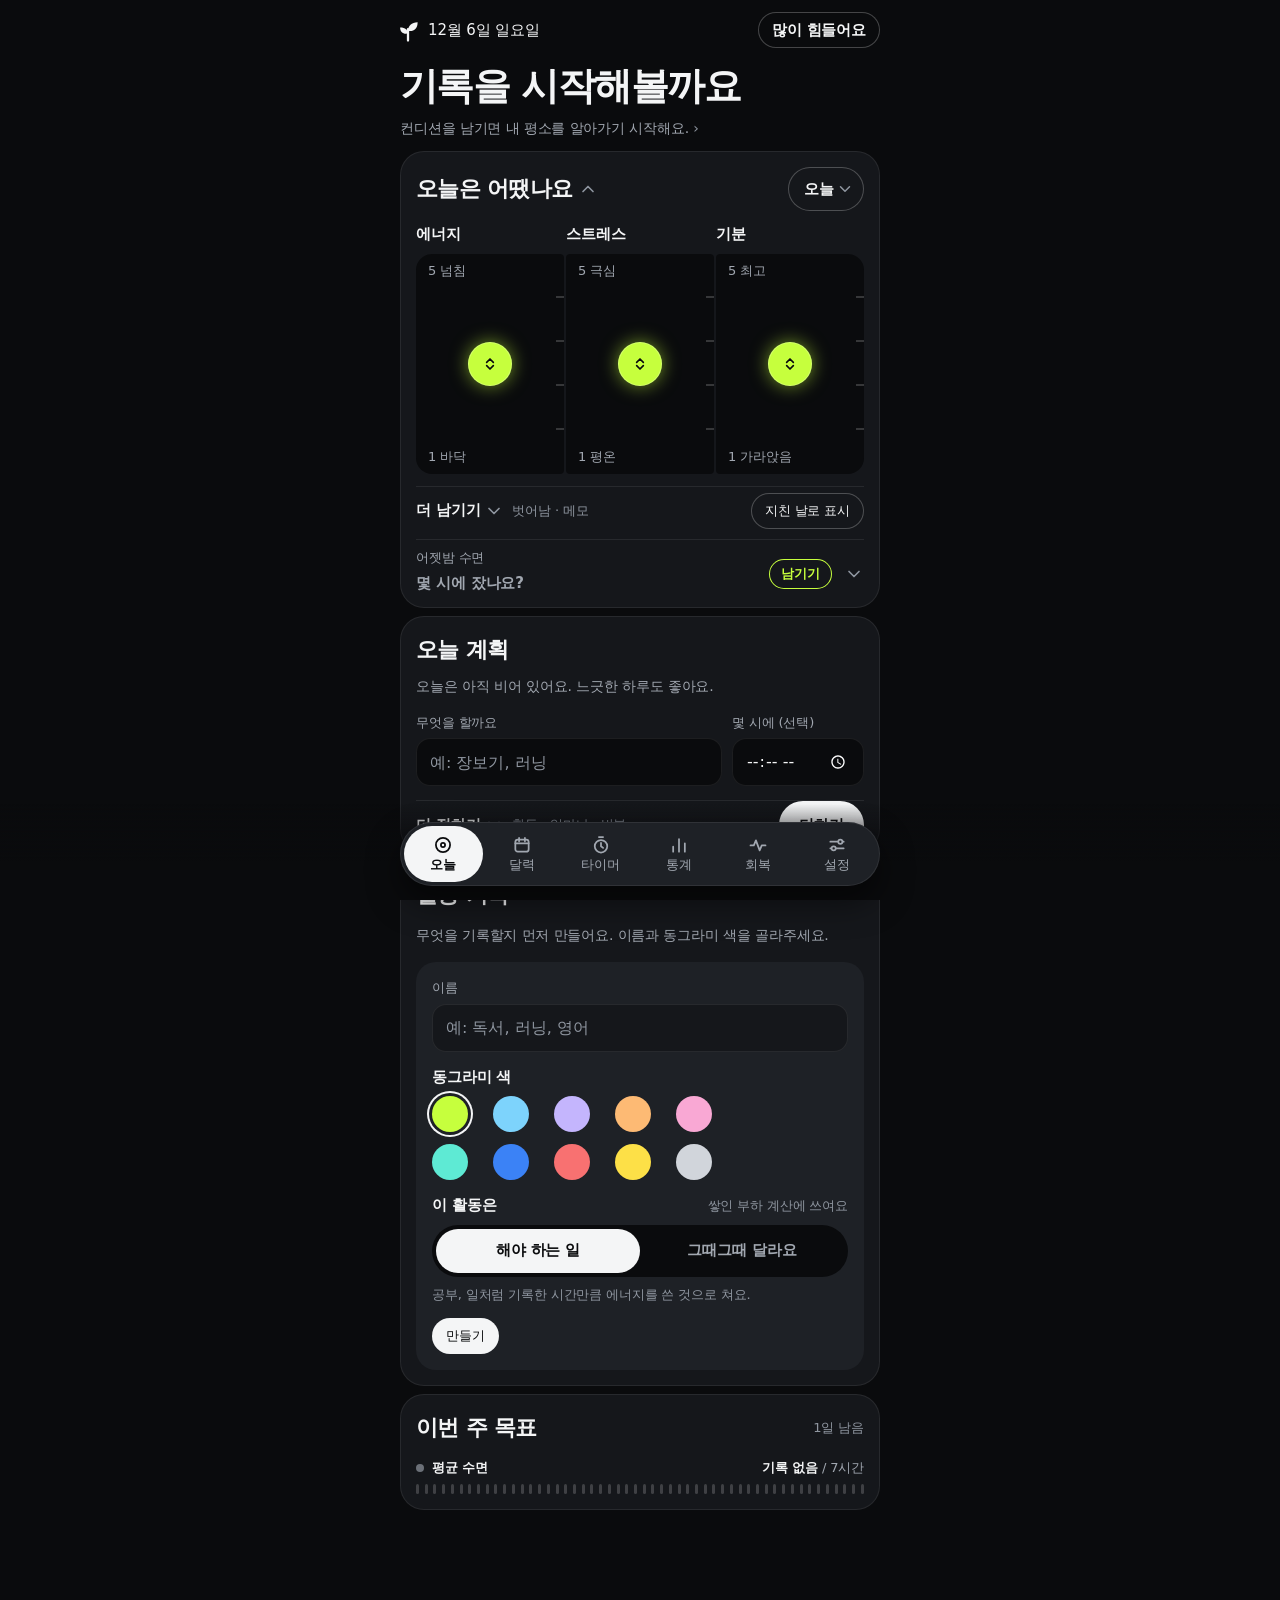
==== commit eae24eaf: "오늘 계획과 달력 탭을 넣음 오늘 탭에 그날 할 일, 몇 시에 할 일, 요일마다 반복하는 일을 적고 체크하는 카드를 두고, 새 달력 탭에서 한 달을 점으로 보며 날마다 계획을 적는" ====
--- a/index.html
+++ b/index.html
@@ -3,7 +3,7 @@
 <head>
   <meta charset="utf-8">
   <meta name="viewport" content="width=device-width, initial-scale=1, viewport-fit=cover">
-  <meta name="description" content="운동·공부·개발·수면·회복을 한곳에서 기록하는 자기계발 도구">
+  <meta name="description" content="운동·공부·수면·회복과 계획을 한곳에서 챙기는 자기계발 도구">
   <title>그로우로그</title>
   <link rel="manifest" href="manifest.webmanifest">
   <link rel="icon" type="image/png" sizes="192x192" href="icons/icon-192.png">
@@ -36,6 +36,10 @@
         <svg viewBox="0 0 24 24" aria-hidden="true"><circle cx="12" cy="12" r="8.5"/><circle cx="12" cy="12" r="2.5"/></svg>
         <span>오늘</span>
       </a>
+      <a class="tab" href="#/calendar" data-nav="calendar">
+        <svg viewBox="0 0 24 24" aria-hidden="true"><rect x="4" y="5.5" width="16" height="14.5" rx="3"/><path d="M4 10h16M8.5 3.5v4M15.5 3.5v4"/></svg>
+        <span>달력</span>
+      </a>
       <a class="tab" href="#/timer" data-nav="timer">
         <svg viewBox="0 0 24 24" aria-hidden="true"><circle cx="12" cy="13.5" r="7.5"/><path d="M12 9.5v4l2.5 2M9.5 2.5h5"/></svg>
         <span>타이머</span>
@@ -58,5 +62,6 @@
   </div>
   <div id="tooltip" class="tooltip" role="tooltip" hidden></div>
   <div id="toast" class="toast" role="status" aria-live="polite"></div>
+  <div id="announce" class="sr-only" aria-live="polite"></div>
 </body>
 </html>
--- a/css/styles.css
+++ b/css/styles.css
@@ -20,7 +20,7 @@
   --accent-line: #c6ff3d; /* 선과 글자로 쓰는 라임. 라이트에서는 진한 초록으로 바뀐다 */
   --glow: rgba(198, 255, 61, 0.55);
   --success: #c6ff3d;
-  /* 영역 색: 고정 순서로 배정, 7번은 수면 전용 */
+  /* 영역 색: 사용자가 영역마다 하나씩 고른다 */
   --s0: #6b7078;
   --s1: #c6ff3d;
   --s2: #7dd3fc;
@@ -28,8 +28,10 @@
   --s4: #fdba74;
   --s5: #f9a8d4;
   --s6: #5eead4;
-  --s7: #a5b4fc;
-  --s8: #fca5a5;
+  --s7: #3b82f6;
+  --s8: #f87171;
+  --s9: #fde047;
+  --s10: #d1d5db;
   --critical: #d03b3b; /* 저장 실패처럼 앱 자체의 문제에만 쓴다 */
   --critical-text: #ff8a80;
   --float-shadow: 0 16px 32px rgba(0, 0, 0, 0.5);
@@ -65,8 +67,10 @@
     --s4: #c2410c;
     --s5: #db2777;
     --s6: #0f766e;
-    --s7: #4f46e5;
-    --s8: #dc2626;
+    --s7: #2563eb;
+    --s8: #9f1239;
+    --s9: #a16207;
+    --s10: #475569;
     --critical-text: #c02b2b;
   --float-shadow: 0 8px 24px rgba(10, 11, 13, 0.1);
   }
@@ -97,8 +101,10 @@
   --s4: #c2410c;
   --s5: #db2777;
   --s6: #0f766e;
-  --s7: #4f46e5;
-  --s8: #dc2626;
+  --s7: #2563eb;
+  --s8: #9f1239;
+  --s9: #a16207;
+  --s10: #475569;
   --critical-text: #c02b2b;
   --float-shadow: 0 8px 24px rgba(10, 11, 13, 0.1);
 }
@@ -124,8 +130,12 @@
 /* 홈 화면 앱으로 실행할 때: 당겨서 새로고침과 글자 선택을 막아 앱처럼 동작하게 한다 */
 @media (display-mode: standalone) {
   html, body { overscroll-behavior-y: none; }
-  .topbar, .tabs, .btn, .chip, .seg-btn, .act, .fader { -webkit-user-select: none; user-select: none; }
-}
+  .topbar, .tabs, .btn, .chip, .seg-btn, .act, .fader, .stat-row, .fold-head, .more-toggle, .day-pill, .list-more, .plan-check, .plan-main, .cal-day { -webkit-user-select: none; user-select: none; }
+}
+/* 아이폰 앱 안의 웹뷰는 standalone으로 잡히지 않는다 */
+.native, .native body { overscroll-behavior-y: none; }
+.native :is(.topbar, .tabs, .btn, .chip, .seg-btn, .act, .fader, .stat-row, .fold-head, .more-toggle, .day-pill, .list-more, .plan-check, .plan-main, .cal-day) { -webkit-user-select: none; user-select: none; }
+.native a { -webkit-touch-callout: none; }
 
 /* ---------- 레이아웃 ---------- */
 .app {
@@ -190,7 +200,7 @@
   left: max(var(--gutter), env(safe-area-inset-left));
   z-index: 20;
   display: grid;
-  grid-template-columns: repeat(5, minmax(0, 1fr));
+  grid-template-columns: repeat(6, minmax(0, 1fr));
   max-width: 480px;
   margin-inline: auto;
   padding: 4px;
@@ -206,6 +216,10 @@
   height: calc(96px + env(safe-area-inset-bottom));
   background: linear-gradient(to top, var(--page) 40%, transparent);
   pointer-events: none;
+}
+@media (pointer: coarse) { /* 글자를 치는 동안에는 탭이 키보드 바로 위에서 입력칸을 가리니 내린다 */
+  html:has(input:not([type="date"], [type="time"]):focus) .tabs,
+  html:has(input:not([type="date"], [type="time"]):focus) body::after { display: none; }
 }
 .tab {
   display: flex;
@@ -285,7 +299,6 @@
 .btn.block { width: 100%; }
 .btn-row { display: flex; flex-wrap: wrap; gap: 8px; }
 .btn-row.data-actions { display: grid; grid-template-columns: repeat(2, minmax(0, 1fr)); }
-[data-form="entry"] .row .field:first-child { flex: 0 0 34%; }
 .icon-btn {
   display: grid;
   place-items: center;
@@ -309,6 +322,19 @@
 
 /* 칩·세그먼트 */
 .chips { display: flex; flex-wrap: wrap; gap: 8px; }
+.chip[aria-pressed="true"] .dot { box-shadow: 0 0 0 1.5px color-mix(in srgb, currentColor 45%, transparent); } /* 고른 칩 바탕과 색이 비슷해도 점이 보이게 */
+.swatches { display: grid; grid-template-columns: repeat(5, 36px); justify-content: space-between; row-gap: 12px; max-width: 280px; }
+.swatch-btn { position: relative; width: 36px; height: 36px; padding: 0; border: 0; border-radius: 50%; background: var(--c); }
+.swatch-btn::after { content: ""; position: absolute; inset: -4px; } /* 누르는 크기는 44px */
+.swatch-btn[aria-pressed="true"] { box-shadow: 0 0 0 3px var(--surface), 0 0 0 5px var(--ink); }
+.swatch-btn:disabled { opacity: 0.2; }
+.maker { padding: 16px; border-radius: 20px; background: var(--surface-2); }
+.maker input { background: var(--surface); }
+@media (max-width: 340px) {
+  :is(.maker, .feel) .seg-btn { padding-inline: 2px; font-size: 14px; white-space: nowrap; }
+}
+.kind-note { margin: 8px 0 0; }
+.maker .swatch-btn[aria-pressed="true"] { box-shadow: 0 0 0 3px var(--surface-2), 0 0 0 5px var(--ink); }
 .chip {
   display: inline-flex;
   align-items: center;
@@ -370,6 +396,8 @@
   font: inherit;
   font-size: 16px;
 }
+input[type="date"], input[type="time"] { display: block; line-height: 48px; -webkit-appearance: none; appearance: none; } /* iOS는 이 칸들의 폭을 글자에 맞춰 줄인다 */
+input::-webkit-date-and-time-value { text-align: left; }
 input::placeholder { color: var(--muted); }
 input:focus-visible, select:focus-visible { outline-offset: 0; }
 select {
@@ -419,7 +447,7 @@
   flex-wrap: wrap;
   align-items: center;
   gap: 8px 12px;
-  margin: 4px 0 12px;
+  margin: 0;
   padding: 12px 12px 12px 16px;
   border-radius: var(--radius);
   background: var(--surface);
@@ -430,6 +458,76 @@
 .banner > span { flex: 1 1 140px; }
 .banner .btn { flex: none; white-space: nowrap; }
 .banner-actions { display: flex; flex: none; gap: 8px; }
+.sr-only { position: absolute; width: 1px; height: 1px; overflow: hidden; clip-path: inset(50%); white-space: nowrap; }
+/* 안내 띠 묶음. 띠가 없으면 :empty로 자리를 차지하지 않는다 */
+.notices { display: grid; gap: 8px; margin: 4px 0 8px; }
+.notices:empty { display: none; }
+/* 오늘 탭의 큰 말은 한 줄로 줄여 요약으로 쓴다. 두 줄짜리 큰 말은 회복 탭에 있다 */
+.hero.today { margin: 4px 0 12px; }
+.hero.today .hero-word { font-size: clamp(28px, 9.2vw, 38px); line-height: 1.16; }
+.hero.today .hero-word.xl { font-size: clamp(34px, 10.6vw, 44px); line-height: 1.1; }
+.hero.today .hero-word.fit { font-size: clamp(24px, 7.8vw, 32px); line-height: 1.2; }
+.hero.today .hero-word.long { font-size: clamp(24px, 7.4vw, 30px); line-height: 1.2; }
+.hero-meta { display: flex; flex-wrap: wrap; align-items: center; gap: 6px 14px; margin-top: 10px; }
+.hero-meta .ticks { flex: 1 1 120px; max-width: 168px; height: 18px; margin: 0; }
+.hero-meta .hero-note { flex: 1 1 160px; margin: 0; font-size: 14px; }
+.hero-meta .ticks + .hero-note { flex: 0 1 auto; }
+a.hero .hero-note::after { content: " \203A"; content: " \203A" / ""; color: var(--muted); } /* 회복 탭으로 가는 길이라는 표시. 화면 읽기에는 읽히지 않게 한다 */
+/* 컨디션과 수면 카드 */
+.daily { padding: 0 16px; }
+.daily.past { box-shadow: inset 0 0 0 1.5px var(--accent-line); } /* 밀린 날을 고치는 중 */
+.daily-part + .daily-part { border-top: 1px solid var(--grid); }
+.daily-part.open { padding: 16px 0; }
+.part-head { display: flex; flex-wrap: wrap; align-items: center; justify-content: space-between; gap: 8px; min-height: 44px; margin-bottom: 12px; }
+.part-head h2 { margin: 0; }
+.part-head > .stat-val { margin-left: auto; }
+.fold-head { display: inline-flex; align-items: center; gap: 6px; min-height: 44px; margin: 0 0 0 -6px; padding: 0 6px; border: 0; border-radius: 12px; background: none; color: inherit; font: inherit; letter-spacing: inherit; text-align: left; cursor: pointer; }
+.fold-chev { flex: none; width: 20px; height: 20px; fill: none; stroke: var(--muted); stroke-width: 2; stroke-linecap: round; stroke-linejoin: round; transition: transform 0.2s; }
+[aria-expanded="true"] > .fold-chev { transform: rotate(180deg); }
+.stat-row { position: relative; display: flex; flex-wrap: wrap; align-items: center; column-gap: 12px; width: calc(100% + 16px); min-height: 68px; margin: 0 -8px; padding: 10px 8px; border: 0; border-radius: 16px; background: none; color: inherit; text-align: left; cursor: pointer; }
+.stat-day { flex: 1 0 100%; margin-bottom: 4px; color: var(--accent-line); font-size: 12px; font-weight: 600; line-height: 16px; }
+.stat-cells { display: flex; flex: 1 1 auto; gap: 16px; min-width: 0; }
+.stat-row > .stat { flex: 1 1 auto; }
+.stat { display: flex; flex-direction: column; gap: 2px; min-width: 0; }
+.stat-label { color: var(--ink-2); font-size: 13px; font-weight: 500; line-height: 16px; white-space: nowrap; }
+.stat-val { font-size: 26px; line-height: 30px; font-weight: 600; letter-spacing: -0.03em; font-variant-numeric: tabular-nums; white-space: nowrap; }
+.stat-val small { margin-left: 1px; line-height: 1; color: var(--ink-2); font-size: 13px; font-weight: 600; letter-spacing: -0.01em; }
+.stat-val.none { color: var(--muted); }
+.stat-ask { color: var(--ink-2); font-size: 15px; font-weight: 600; line-height: 30px; }
+.stat-side { display: flex; flex: none; flex-direction: column; align-items: flex-end; color: var(--muted); font-size: 13px; font-weight: 500; line-height: 18px; font-variant-numeric: tabular-nums; white-space: nowrap; }
+.todo { flex: none; padding: 6px 12px; border-radius: 999px; box-shadow: inset 0 0 0 1px var(--accent-line); color: var(--accent-line); font-size: 13px; font-weight: 600; line-height: 18px; white-space: nowrap; }
+.more-line { display: flex; align-items: center; gap: 8px; min-height: 48px; margin-top: 12px; border-top: 1px solid var(--grid); }
+.more-line:last-child { margin-bottom: -12px; }
+.more-line .btn { flex: none; }
+.more-toggle { display: flex; flex: 1 1 auto; align-items: center; gap: 4px; min-width: 0; min-height: 48px; padding: 0; border: 0; background: none; color: inherit; text-align: left; cursor: pointer; }
+.more-title { flex: none; font-size: 15px; font-weight: 600; }
+.more-hint { min-width: 0; margin-left: 4px; overflow: hidden; color: var(--muted); font-size: 13px; font-weight: 500; text-overflow: ellipsis; white-space: nowrap; }
+.extra { margin-top: 12px; }
+.day-pill { position: relative; flex: none; display: inline-flex; align-items: center; gap: 2px; height: 44px; margin-left: auto; padding: 0 10px 0 16px; border-radius: 999px; box-shadow: inset 0 0 0 1px var(--border-strong); font-size: 15px; font-weight: 600; white-space: nowrap; cursor: pointer; }
+.day-pill .fold-chev { width: 18px; height: 18px; }
+.day-pill select { position: absolute; inset: 0; width: 100%; height: 100%; padding: 0; opacity: 0; font-size: 16px; cursor: pointer; } /* 16px보다 작으면 iOS가 확대한다 */
+.day-pill:has(select:focus-visible) { outline: 2px solid var(--focus); outline-offset: 2px; }
+.stat-row:active, .fold-head:active, .more-toggle:active, .list-more:active { opacity: 0.6; }
+/* 활동 기록 */
+[data-card="entry"] .card-head { margin-bottom: 12px; }
+[data-card="entry"] > .stack, [data-form="entry"] { gap: 10px; }
+.mins-row { display: grid; grid-template-columns: minmax(88px, 1.5fr) repeat(3, minmax(44px, 1fr)); gap: 8px; }
+.mins-row .suffix-in input { padding-right: 34px; }
+.chip.quick { justify-content: center; min-height: 48px; padding: 0; color: var(--ink-2); font-size: 15px; font-variant-numeric: tabular-nums; }
+.submit-row { display: grid; grid-template-columns: minmax(0, 148px) minmax(0, 1fr); gap: 8px; }
+.submit-row .btn { padding: 0 12px; }
+[data-form="entry"] input[name="title"] { text-overflow: ellipsis; }
+.list-more { display: flex; align-items: center; justify-content: center; gap: 4px; width: 100%; min-height: 48px; padding: 0; border: 0; border-top: 1px solid var(--grid); background: none; color: var(--ink-2); font-size: 14px; font-weight: 600; cursor: pointer; }
+.week-card .card-head { margin-bottom: 12px; }
+@media (max-width: 359px) {
+  .more-hint { display: none; } /* 지친 날로 표시 옆에 들어가지 않는다 */
+}
+@media (max-width: 340px) {
+  .part-head h2 { font-size: 20px; }
+  .stat-cells { gap: 10px; }
+  .mins-row { gap: 6px; }
+  .day-pill { padding: 0 8px 0 12px; }
+}
 .faders { display: grid; grid-template-columns: repeat(3, minmax(0, 1fr)); gap: 2px; }
 .fader-name { margin: 0 0 8px; font-size: 15px; font-weight: 600; }
 .fader { position: relative; height: 220px; overflow: hidden; border-radius: 4px; background: var(--page); }
@@ -472,16 +570,7 @@
 .fader-btns { position: absolute; inset: 0; display: grid; grid-template-rows: repeat(5, minmax(0, 1fr)); }
 .fader-btns button { display: block; width: 100%; padding: 0; border: 0; background: transparent; cursor: pointer; }
 .fader-btns button:focus-visible { outline-offset: -2px; }
-.bento { display: grid; grid-template-columns: minmax(0, 5fr) minmax(0, 8fr); gap: 8px; margin-bottom: 8px; }
-.bento .card { height: 100%; margin: 0; }
-.bento > div { min-width: 0; }
-.sleep-tile { display: flex; flex-direction: column; width: 100%; border: 0; color: inherit; text-align: left; cursor: pointer; }
-.sleep-name { font-size: 15px; font-weight: 600; letter-spacing: -0.01em; }
-.sleep-big { display: flex; flex-direction: column; flex: 1; justify-content: center; font-size: 44px; line-height: 1.12; font-weight: 600; letter-spacing: -0.04em; font-variant-numeric: tabular-nums; }
-.sleep-big small { margin-left: 2px; font-size: 15px; font-weight: 600; letter-spacing: -0.01em; }
-.sleep-range { color: var(--ink-2); font-size: 13px; font-weight: 500; font-variant-numeric: tabular-nums; }
-.goals-tile .card-head { min-height: 0; margin-bottom: 12px; }
-.goals-tile h2, .marks-card h2 { font-size: 15px; font-weight: 600; letter-spacing: -0.01em; }
+.marks-card h2 { font-size: 15px; font-weight: 600; letter-spacing: -0.01em; }
 .goal + .goal { margin-top: 12px; }
 .goal-head { display: flex; flex-wrap: wrap; align-items: baseline; justify-content: space-between; gap: 0 6px; margin-bottom: 6px; font-size: 13px; }
 .goal-name { display: flex; align-items: center; gap: 8px; min-width: 0; font-weight: 600; }
@@ -511,11 +600,12 @@
 .tile { min-width: 0; padding: 16px; border-radius: var(--radius); background: var(--surface); box-shadow: inset 0 0 0 1px var(--border); }
 .tile-label { color: var(--ink-2); font-size: 13px; font-weight: 500; }
 .tile-value { margin-top: 2px; font-size: clamp(20px, 6vw, 26px); font-weight: 600; letter-spacing: -0.03em; font-variant-numeric: tabular-nums; }
+@media (max-width: 359px) {
+  .row { flex-direction: column; }
+}
 @media (max-width: 340px) {
-  .row { flex-direction: column; }
   .card-head { flex-wrap: wrap; }
   .tile-value { font-size: 20px; }
-  .bento { grid-template-columns: minmax(0, 1fr); }
 }
 .tile-value small { margin-left: 2px; color: var(--ink-2); font-size: 13px; font-weight: 500; }
 
@@ -600,7 +690,7 @@
   .mark-form .seg-btn { line-height: 1.2; white-space: normal; }
 }
 .mark-form input { background: var(--surface); }
-.mark-form .chips, .mark-form .btn-row, .dialog .btn-row { --surface-2: var(--surface); } /* 같은 색 바탕에서 버튼이 글자처럼 보이지 않게 */
+.mark-form .chips, .mark-form .btn-row, .dialog .btn-row, .maker .btn-row { --surface-2: var(--surface); } /* 같은 색 바탕에서 버튼이 글자처럼 보이지 않게 */
 .options { display: grid; gap: 6px; }
 .option { min-height: 48px; padding: 8px 16px; border: 0; border-radius: 14px; background: var(--surface); font-size: 14px; font-weight: 600; text-align: left; cursor: pointer; }
 .option[aria-pressed="true"] { background: var(--primary-bg); color: var(--primary-ink); }
@@ -623,6 +713,32 @@
 .sources { margin: 4px 0 0; padding-left: 18px; }
 .sources li + li { margin-top: 4px; }
 .disclaimer { margin: 16px 0 0; color: var(--muted); font-size: 13px; }
+/* 한 달 체크. 고르는 말 다섯 개가 문항을 내려가는 동안에도 보이도록 번호 칸 위에 붙여 둔다 */
+.bat-list { margin-top: 4px; }
+.bat-intro { margin: 0 0 6px; line-height: 1.6; }
+.bat-legend { position: sticky; top: calc(60px + var(--warn-h, 0px) + env(safe-area-inset-top)); z-index: 8; display: grid; grid-template-columns: repeat(5, minmax(0, 1fr)); margin: 12px 0 4px; padding: 6px 4px; background: var(--surface); color: var(--ink-2); font-size: 12px; line-height: 15px; text-align: center; box-shadow: 0 1px 0 var(--grid); }
+.bat-legend span { padding: 0 2px; word-break: keep-all; }
+.bat-legend b { display: block; color: var(--ink); font-variant-numeric: tabular-nums; }
+html:has(.bat-legend) { scroll-padding-top: calc(132px + var(--warn-h, 0px) + env(safe-area-inset-top)); }
+.bat-row { padding: 12px 0; }
+.bat-row + .bat-row { border-top: 1px solid var(--grid); }
+.bat-q { margin: 0 0 8px; line-height: 1.5; }
+.bat-row .seg-btn { font-variant-numeric: tabular-nums; scroll-margin-top: 88px; } /* 뒤로 옮겨 가도 문항 글이 고르는 말 밑에 가리지 않게 */
+.bat-left { display: flex; flex-wrap: wrap; align-items: center; justify-content: space-between; gap: 8px; padding-top: 12px; border-top: 1px solid var(--grid); }
+.bat-left .hint { margin: 0; }
+.bat-band { margin: 0 0 6px; }
+.bat-band .fact { display: inline-block; color: var(--ink); font-size: 15px; font-weight: 600; }
+.bat-result .sub { margin-bottom: 12px; }
+.bat-mean { display: flex; flex-wrap: wrap; align-items: baseline; gap: 4px 8px; margin: 0 0 10px; color: var(--ink-2); font-size: 14px; font-weight: 500; }
+.bat-mean b { color: var(--ink); font-size: 28px; line-height: 1.2; font-weight: 600; letter-spacing: -0.03em; font-variant-numeric: tabular-nums; }
+.bat-mean small { color: var(--muted); font-size: 13px; }
+.bat-result .lead { margin: 12px 0 0; }
+.bat-help { display: flex; flex-wrap: wrap; align-items: center; justify-content: space-between; gap: 8px; margin: 12px 0 4px; }
+.bat-help .hint { flex: 1 1 180px; margin: 0; }
+.bat-past summary { cursor: pointer; color: var(--ink-2); font-size: 14px; font-weight: 600; min-height: 44px; display: flex; align-items: center; }
+.bat-past[open] summary { margin-bottom: 8px; }
+#bat-result:focus { outline: none; }
+
 .contacts { display: grid; gap: 8px; }
 .contact { position: relative; display: flex; flex-wrap: wrap; align-items: center; gap: 2px 14px; min-height: 64px; padding: 10px 34px 10px 16px; border-radius: 20px; background: var(--surface-2); text-decoration: none; }
 .contact .grow { flex: 1 1 130px; }
@@ -692,8 +808,9 @@
 .steps + .hint { margin: 12px 0 0; }
 .area-row {
   display: grid;
-  grid-template-areas: "emoji name name name" "goal goal kind act";
-  grid-template-columns: 52px 1fr 96px 60px;
+  /* 이름은 한 줄을 다 쓰고, 종류는 '그때그때 달라요'가 잘리지 않게 넓게 둔다. 보이는 순서는 입력칸 순서와 같다 */
+  grid-template-areas: "emoji name name" "goal goal goal" "kind kind act";
+  grid-template-columns: 52px 1fr 60px;
   align-items: center;
   gap: 8px;
   padding: 12px 0;
@@ -701,16 +818,19 @@
 }
 .area-row .emoji-in { grid-area: emoji; padding: 0; text-align: center; }
 .area-row .name-in { grid-area: name; position: relative; }
-.area-row .name-in .dot { position: absolute; top: 50%; left: 13px; transform: translateY(-50%); }
-.area-row .name-in input { padding-left: 30px; }
+.area-row .name-in .dot-btn { position: absolute; inset: 0 auto 0 0; display: grid; place-items: center; width: 44px; padding: 0; border: 0; border-radius: 14px 0 0 14px; background: none; }
+.area-row .name-in .dot-btn .dot { width: 14px; height: 14px; }
+.area-row .name-in .dot-btn:focus-visible { outline-offset: -3px; }
+.area-row .area-colors { grid-column: 1 / -1; padding: 4px 0 4px 4px; }
+.area-row .name-in input { padding-left: 44px; }
 .area-row.add .name-in input { padding-left: 14px; }
 .area-row .suffix-in { grid-area: goal; }
 .area-row .suffix-in input { padding-right: 50px; } /* 다섯 자리 목표가 잘리지 않게 */
 .area-row select { grid-area: kind; }
 .area-row > .btn { grid-area: act; padding: 0; }
 .area-row > .btn.ghost { justify-content: flex-end; }
-@media (max-width: 359px) {
-  .area-row { grid-template-areas: "emoji name name" "goal goal goal" "kind kind act"; grid-template-columns: 52px 1fr 60px; }
+@media (min-width: 430px) {
+  .area-row { grid-template-areas: "emoji name name name" "goal goal kind act"; grid-template-columns: 52px 1fr 160px 60px; }
 }
 .hidden-row { display: flex; align-items: center; gap: 10px; padding: 8px 0; }
 .hidden-row .grow { color: var(--ink-2); font-weight: 600; }
@@ -788,6 +908,73 @@
 .toast button::after { content: ""; position: absolute; inset: -12px -8px; } /* 사라지기 전에 한 번에 누를 수 있게 */
 .toast button { position: relative; padding: 0; border: 0; background: none; color: inherit; font-weight: 700; text-decoration: underline; cursor: pointer; white-space: nowrap; }
 
+
+/* ---------- 계획 (오늘 계획, 달력의 그날 계획) ---------- */
+@media (max-width: 340px) {
+  .tab { font-size: 12px; } /* 탭 6칸이 한 칸 45px까지 좁아진다 */
+}
+.plans { margin: 0 0 4px; padding: 0; list-style: none; }
+.plan { display: grid; grid-template-columns: 44px minmax(0, 1fr) auto; align-items: center; column-gap: 6px; min-height: 56px; border-top: 1px solid var(--grid); }
+.plan:first-child { border-top: 0; }
+.plan-check { display: grid; place-items: center; width: 44px; height: 44px; margin-left: -10px; padding: 0; border: 0; background: none; color: var(--on-accent); cursor: pointer; }
+.plan-check > span { display: grid; place-items: center; width: 24px; height: 24px; border-radius: 50%; box-shadow: inset 0 0 0 2px var(--muted); } /* 아직인 동그라미도 바탕과 3:1 넘게 보이게 */
+.plan-check svg { width: 18px; height: 18px; fill: none; stroke: currentColor; stroke-width: 2.6; stroke-linecap: round; stroke-linejoin: round; opacity: 0; }
+.plan-check[aria-pressed="true"] > span { background: var(--accent); box-shadow: none; }
+.plan-check[aria-pressed="true"] svg { opacity: 1; }
+.plan-check:disabled { cursor: default; opacity: 0.4; }
+.plan-main { display: flex; flex-direction: column; align-items: flex-start; justify-content: center; gap: 1px; min-width: 0; min-height: 56px; padding: 6px 0; border: 0; background: none; color: inherit; font: inherit; text-align: left; cursor: pointer; }
+.plan-time { color: var(--ink-2); font-size: 13px; font-weight: 600; }
+.plan-title { display: -webkit-box; overflow: hidden; font-weight: 600; overflow-wrap: anywhere; -webkit-box-orient: vertical; -webkit-line-clamp: 2; }
+.plan-meta { display: flex; flex-wrap: wrap; align-items: center; gap: 0 4px; color: var(--muted); font-size: 13px; }
+.plan-meta .dot { margin-right: 2px; }
+.plan.done .plan-title { color: var(--ink-2); }
+.plan.rest .plan-title, .plan.rest .plan-time { color: var(--ink-2); }
+.plan-pill { padding: 4px 10px; border-radius: 999px; box-shadow: inset 0 0 0 1px var(--border-strong); color: var(--ink-2); font-size: 13px; font-weight: 600; white-space: nowrap; }
+.plan > .btn { padding: 0 12px; }
+.plan-main:active, .plan-check:not(:disabled):active { opacity: 0.6; }
+.plan-panel { margin: 0 -16px 8px; padding: 16px; border-radius: 20px; background: var(--surface-2); }
+.plan-panel input { background: var(--surface); }
+.plan-panel .chips, .plan-panel .btn-row { --surface-2: var(--surface); } /* 같은 색 바탕에서 버튼이 글자처럼 보이지 않게 */
+.plan-panel .days { background: var(--surface); }
+.plan-links .chip { max-width: 100%; }
+.chip-text { min-width: 0; overflow: hidden; text-overflow: ellipsis; }
+.chip-side { flex: none; }
+.plan-panel:focus { outline: none; }
+.plan-panel:focus-visible { outline: 2px solid var(--focus); outline-offset: -2px; }
+.plan-actions:empty { display: none; }
+.plan-clear { justify-self: start; margin-top: -6px; }
+.plan-clear[hidden] { display: none; }
+.plan-time-in { flex: 0 0 132px; }
+.plan-add .more-line { margin-top: 0; }
+.hint.flush { margin: 0; }
+.days { display: grid; grid-template-columns: repeat(7, minmax(0, 1fr)); margin-inline: -8px; padding: 4px; border-radius: 22px; background: var(--page); }
+.days .seg-btn { padding: 0; }
+@media (max-width: 374px) {
+  .days { grid-template-columns: repeat(4, minmax(0, 1fr)); } /* 좁은 화면에서도 요일 한 칸이 44px보다 좁아지지 않게 */
+}
+@media (max-width: 359px) {
+  .plan-time-in { flex-basis: auto; }
+}
+
+/* ---------- 달력 ---------- */
+.cal { margin: 0 calc(var(--gutter) * -1) 12px; padding: 0 4px; }
+.cal-head { display: flex; align-items: center; gap: 4px; min-height: 52px; margin: 4px 0 8px; padding: 0 calc(var(--gutter) - 4px); }
+.cal-title { margin-right: auto; font-size: 28px; line-height: 1.2; letter-spacing: -0.03em; }
+.cal-title small { display: block; color: var(--muted); font-size: 13px; font-weight: 500; letter-spacing: 0; }
+.cal-head .icon-btn { margin: 0; color: var(--ink); }
+.cal-head .btn[hidden] { display: none; }
+.cal-week, .cal-grid { display: grid; grid-template-columns: repeat(7, minmax(0, 1fr)); }
+.cal-week { margin-bottom: 4px; color: var(--muted); font-size: 12px; font-weight: 600; text-align: center; }
+.cal-day { position: relative; display: flex; flex-direction: column; align-items: center; gap: 4px; min-width: 0; min-height: 52px; padding: 4px 0 6px; border: 0; border-radius: 14px; background: none; color: var(--ink); font: inherit; cursor: pointer; }
+.cal-day[aria-pressed="true"] { background: var(--surface-2); box-shadow: inset 0 0 0 2px var(--ink); }
+.cal-num { display: grid; place-items: center; width: 30px; height: 30px; border-radius: 50%; font-size: 15px; font-weight: 600; font-variant-numeric: tabular-nums; }
+.cal-day[aria-current="date"] .cal-num { box-shadow: inset 0 0 0 2px var(--accent-line); color: var(--accent-line); }
+.cal-dots { display: flex; align-items: center; justify-content: center; gap: 3px; height: 6px; }
+.cal-dot { width: 6px; height: 6px; border-radius: 50%; background: var(--c); }
+.cal-dot.hollow { background: none; box-shadow: inset 0 0 0 1.5px var(--c); }
+.cal-more { color: var(--muted); font-size: 11px; font-style: normal; font-weight: 700; line-height: 6px; }
+.cal-day:active { opacity: 0.6; }
+
 @media (prefers-reduced-motion: reduce) {
   .toast, .chart .col { transition: none; }
 }
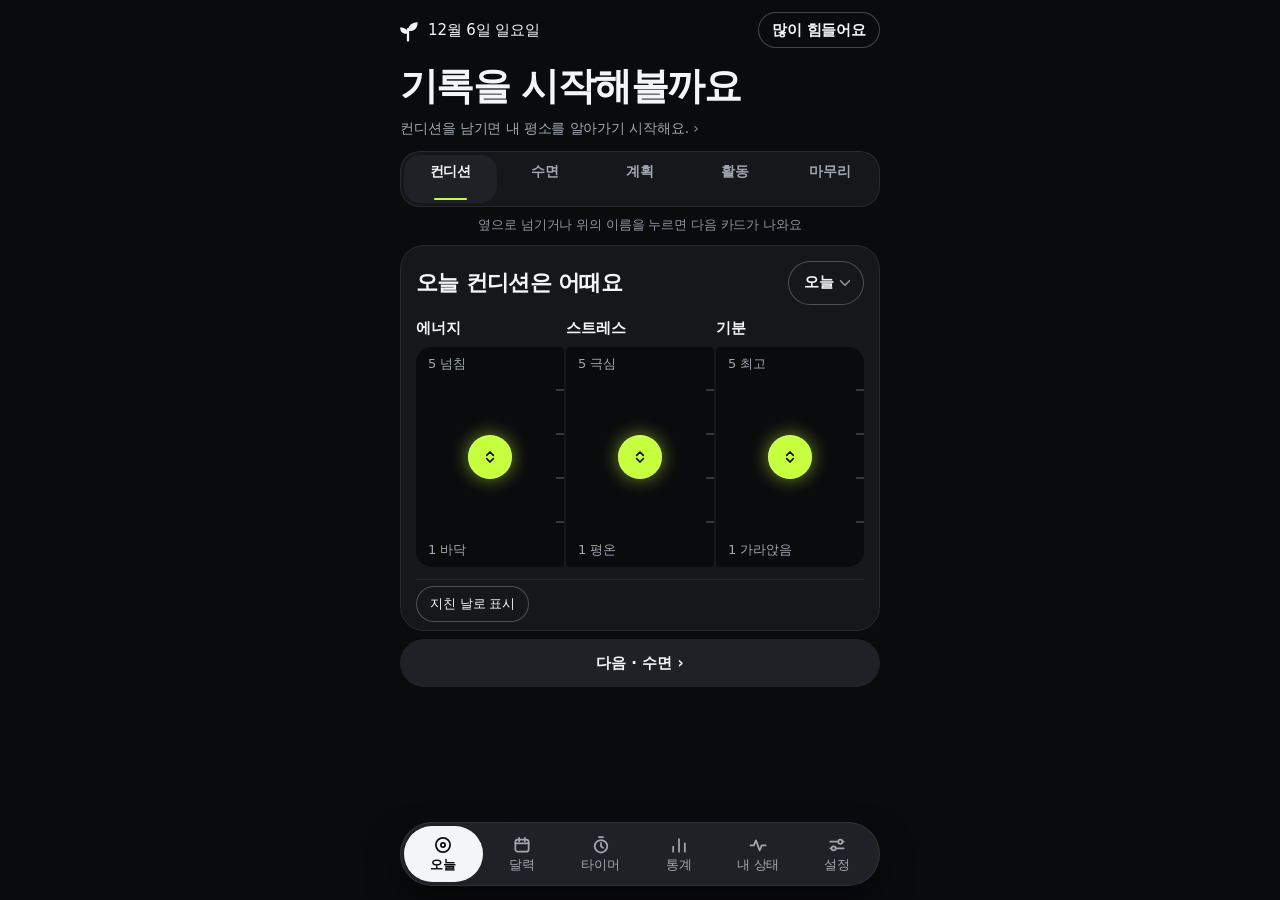
==== commit bd9f8813: "회복 탭을 '내 상태' 탭으로 바꿈 번아웃을 맞히지 않고 내 상태를 돌보는 쪽으로 바꿨다. 요즘 흐름(최근 2주 힘든 날과 4주 에너지·스트레스·기분·잠), 나를 채우는 것과 지치" ====
--- a/index.html
+++ b/index.html
@@ -50,7 +50,7 @@
       </a>
       <a class="tab" href="#/recovery" data-nav="recovery">
         <svg viewBox="0 0 24 24" aria-hidden="true"><path d="M3 12.5h4l2.5-6 4.5 12 2.5-6h4.5"/></svg>
-        <span>회복</span>
+        <span>내 상태</span>
       </a>
       <a class="tab" href="#/settings" data-nav="settings">
         <svg viewBox="0 0 24 24" aria-hidden="true"><path d="M4 8h9M19 8h1M20 16h-9M5 16H4"/><circle cx="16" cy="8" r="2.5"/><circle cx="8" cy="16" r="2.5"/></svg>
--- a/css/styles.css
+++ b/css/styles.css
@@ -111,7 +111,7 @@
 
 * { box-sizing: border-box; }
 [hidden] { display: none !important; }
-html { scroll-padding: calc(72px + env(safe-area-inset-top)) 0 calc(104px + env(safe-area-inset-bottom)); -webkit-text-size-adjust: 100%; -webkit-tap-highlight-color: transparent; }
+html { scroll-padding: calc(72px + env(safe-area-inset-top)) 0 calc(104px + env(safe-area-inset-bottom)); overscroll-behavior-x: none; -webkit-text-size-adjust: 100%; -webkit-tap-highlight-color: transparent; } /* 트랙패드로 카드를 옆으로 밀 때 브라우저 뒤로 가기가 함께 일어나지 않게 */
 body {
   margin: 0;
   background: var(--page);
@@ -130,11 +130,11 @@
 /* 홈 화면 앱으로 실행할 때: 당겨서 새로고침과 글자 선택을 막아 앱처럼 동작하게 한다 */
 @media (display-mode: standalone) {
   html, body { overscroll-behavior-y: none; }
-  .topbar, .tabs, .btn, .chip, .seg-btn, .act, .fader, .stat-row, .fold-head, .more-toggle, .day-pill, .list-more, .plan-check, .plan-main, .cal-day { -webkit-user-select: none; user-select: none; }
+  .topbar, .tabs, .btn, .chip, .seg-btn, .act, .fader, .stat-row, .fold-head, .more-toggle, .day-pill, .list-more, .plan-check, .plan-main, .cal-day, .deck-tab, .entry-edit { -webkit-user-select: none; user-select: none; }
 }
 /* 아이폰 앱 안의 웹뷰는 standalone으로 잡히지 않는다 */
 .native, .native body { overscroll-behavior-y: none; }
-.native :is(.topbar, .tabs, .btn, .chip, .seg-btn, .act, .fader, .stat-row, .fold-head, .more-toggle, .day-pill, .list-more, .plan-check, .plan-main, .cal-day) { -webkit-user-select: none; user-select: none; }
+.native :is(.topbar, .tabs, .btn, .chip, .seg-btn, .act, .fader, .stat-row, .fold-head, .more-toggle, .day-pill, .list-more, .plan-check, .plan-main, .cal-day, .deck-tab, .entry-edit) { -webkit-user-select: none; user-select: none; }
 .native a { -webkit-touch-callout: none; }
 
 /* ---------- 레이아웃 ---------- */
@@ -975,6 +975,99 @@
 .cal-more { color: var(--muted); font-size: 11px; font-style: normal; font-weight: 700; line-height: 6px; }
 .cal-day:active { opacity: 0.6; }
 
+/* ---------- 내 상태 ---------- */
+.sec-name { margin: 22px 0 8px; color: var(--ink-2); font-size: 14px; font-weight: 600; letter-spacing: 0; }
+.flow { padding: 14px 16px 12px; }
+.flow-row { display: grid; grid-template-columns: 58px minmax(0, 1fr) 70px; align-items: end; gap: 10px; padding: 9px 0; border-top: 1px solid var(--grid); }
+.flow-row:first-child { border-top: 0; }
+.flow-name { align-self: center; color: var(--ink-2); font-size: 13px; font-weight: 500; }
+.flow-cols { display: flex; align-items: flex-end; gap: 2px; height: 30px; }
+.flow-cols i { flex: 1; min-width: 0; border-radius: 1.5px; background: var(--axis); }
+.flow-cols i.wk { background: var(--ink); }
+.flow-cols i.lo { background: var(--accent-line); box-shadow: 0 0 6px var(--glow); }
+.flow-cols i.none { height: 3px; background: var(--grid); }
+.flow-val { align-self: center; text-align: right; font-size: 17px; font-weight: 600; letter-spacing: -0.02em; font-variant-numeric: tabular-nums; }
+.flow-val small { display: block; color: var(--muted); font-size: 11px; font-weight: 500; letter-spacing: 0; white-space: nowrap; }
+.flow-foot { display: flex; justify-content: space-between; margin-top: 4px; padding: 0 80px 0 68px; color: var(--muted); font-size: 11px; }
+.flow .more-line { justify-content: space-between; margin-top: 8px; }
+.know, .try { padding: 16px; }
+.know h3 { margin: 0 0 4px; font-size: 15px; font-weight: 600; }
+.know h3.know-gap { margin-top: 16px; }
+.know-item { display: grid; grid-template-columns: minmax(0, 1fr) auto; gap: 2px 10px; padding: 10px 0; border-top: 1px solid var(--grid); }
+.know h3 + .know-item { border-top: 0; }
+.know-what { font-weight: 600; overflow-wrap: anywhere; }
+.know-num { align-self: center; font-size: 15px; font-weight: 600; font-variant-numeric: tabular-nums; white-space: nowrap; }
+.know-why { grid-column: 1 / -1; color: var(--ink-2); font-size: 13px; }
+.know-ratio { grid-column: 1 / -1; display: flex; gap: 2px; margin-top: 4px; }
+.know-ratio i { flex: 1; height: 4px; border-radius: 1px; background: var(--grid); }
+.know-ratio i.on { background: var(--accent-line); }
+.know-ratio.drain i.on { background: var(--ink); }
+.know-foot { margin-top: 10px; }
+.try-item { padding: 12px 0 14px; border-top: 1px solid var(--grid); }
+.try-item:first-child { padding-top: 0; border-top: 0; }
+.try-item:last-child { padding-bottom: 0; }
+.try-say { margin: 0 0 4px; font-size: 17px; font-weight: 600; letter-spacing: -0.02em; }
+.try-why { margin: 0 0 10px; color: var(--ink-2); font-size: 13px; }
+.more-detail { margin-bottom: 8px; }
+.more-detail > summary { display: flex; align-items: center; gap: 8px; min-height: 56px; padding: 0 16px; border-radius: var(--radius); background: var(--surface); box-shadow: inset 0 0 0 1px var(--border); font-size: 15px; font-weight: 600; list-style: none; cursor: pointer; }
+.more-detail > summary::-webkit-details-marker { display: none; }
+.more-detail-name { flex: 1; }
+.more-detail-hint { color: var(--muted); font-size: 13px; font-weight: 500; }
+.more-detail[open] > summary > .fold-chev { transform: rotate(180deg); }
+.more-detail > summary:active { opacity: 0.6; }
+.more-detail-body { margin-top: 8px; }
+
+/* 달력: 기분 눈금, 지친 날 표시, 고른 날의 일기 */
+.cal-mood { display: flex; gap: 2px; height: 9px; }
+.cal-mood i { width: 3px; height: 9px; border-radius: 1px; background: color-mix(in srgb, var(--ink) 16%, transparent); }
+.cal-mood i.on { background: var(--ink); }
+.cal-mood.hard i.on { background: var(--accent-line); } /* 오늘 탭 위 '힘든 날' 눈금과 같은 색 */
+.cal-mood.hard { box-shadow: 0 3px 0 -1px var(--accent-line); } /* 색만으로 가르지 않게 밑줄도 긋는다. 기분 없이 힘든 날에도 보인다 */
+.cal-day .cal-flag { position: absolute; top: 5px; left: calc(50% + 13px); } /* 숫자 동그라미 오른쪽 위 */
+.cal-flag { display: inline-block; width: 6px; height: 6px; border-radius: 50%; background: var(--accent-line); }
+.cal-legend { display: flex; flex-wrap: wrap; justify-content: center; gap: 4px 14px; margin: 8px var(--gutter) 0; color: var(--muted); font-size: 12px; }
+.cal-legend > span { display: inline-flex; align-items: center; gap: 5px; }
+.journal { padding: 18px 16px 16px; }
+.journal-when { margin: 0; color: var(--muted); font-size: 13px; font-weight: 500; }
+.journal h2 { margin: 2px 0 14px; }
+.journal-quote { margin: 0 0 16px; padding-left: 14px; border-left: 3px solid var(--accent-line); font-size: 22px; font-weight: 700; line-height: 1.32; letter-spacing: -0.03em; overflow-wrap: anywhere; }
+.levels { display: grid; grid-template-columns: repeat(4, minmax(0, 1fr)); gap: 10px; margin-bottom: 4px; padding: 12px 0; border-top: 1px solid var(--grid); border-bottom: 1px solid var(--grid); }
+.level-name { display: block; color: var(--ink-2); font-size: 12px; font-weight: 500; }
+.level-val { display: block; margin-top: 2px; font-size: 22px; line-height: 28px; font-weight: 600; letter-spacing: -0.03em; font-variant-numeric: tabular-nums; white-space: nowrap; }
+@media (max-width: 374px) {
+  .level-val { font-size: 19px; } /* '10.5시간'이 한 줄에 들어가게 */
+}
+.journal-extra { margin: 10px 0 0; color: var(--ink-2); font-size: 13px; line-height: 1.6; }
+.level-val small { margin-left: 1px; color: var(--ink-2); font-size: 12px; font-weight: 600; letter-spacing: 0; }
+.level-bar { display: flex; gap: 2px; margin-top: 6px; }
+.level-bar i { flex: 1; height: 4px; border-radius: 1px; background: color-mix(in srgb, var(--ink) 14%, transparent); }
+.level-bar i.on { background: var(--accent-line); }
+.journal-sub { margin: 14px 0 0; color: var(--ink-2); font-size: 13px; font-weight: 600; }
+.journal .btn.block { margin-top: 14px; }
+
+/* ---------- 오늘 탭: 옆으로 넘기는 카드 ---------- */
+.deck-tabs { display: grid; grid-template-columns: repeat(5, minmax(0, 1fr)); gap: 2px; margin: 0 0 10px; padding: 4px; border-radius: 20px; background: var(--surface); box-shadow: inset 0 0 0 1px var(--border); }
+.deck-tab { position: relative; display: flex; flex-direction: column; align-items: center; justify-content: center; gap: 2px; min-width: 0; min-height: 48px; padding: 4px 2px; border: 0; border-radius: 16px; background: none; color: var(--ink-2); font: inherit; cursor: pointer; }
+.deck-tab[aria-selected="true"] { background: var(--surface-2); color: var(--ink); }
+.deck-tab[aria-selected="true"]::after { content: ""; position: absolute; right: 32%; bottom: 3px; left: 32%; height: 2px; border-radius: 1px; background: var(--accent-line); } /* 아래 탭 막대와 다르게 '지금 쪽' 표시 */
+.deck-tab-name { max-width: 100%; overflow: hidden; font-size: 14px; font-weight: 600; line-height: 18px; text-overflow: ellipsis; white-space: nowrap; }
+.deck-tab-mark { min-height: 14px; color: var(--muted); font-size: 12px; font-weight: 600; line-height: 14px; font-variant-numeric: tabular-nums; }
+.deck-tab-mark.done { color: var(--accent-line); }
+.deck-tab:active { opacity: 0.6; }
+.deck { margin: -4px; padding: 4px; overflow-x: hidden; overflow-x: clip; touch-action: pan-y pinch-zoom; } /* 세로 스크롤은 브라우저가, 옆으로 미는 손가락은 카드가 받는다. 밀거나 들어오는 카드가 페이지를 옆으로 넓히지 않게 자르고, 포커스 테두리 자리는 남긴다 */
+.deck.zoomed { touch-action: manipulation; }
+.deck-card:focus { outline: none; }
+.deck-card:focus-visible { outline: 2px solid var(--focus); outline-offset: 2px; border-radius: var(--radius); }
+.deck .daily { padding: 16px; }
+.deck .daily .more-line { justify-content: flex-start; }
+.deck-next { margin-bottom: 8px; }
+.deck-hint { margin: -2px 0 10px; color: var(--muted); font-size: 13px; text-align: center; }
+.sleep-total { margin: -6px 0 12px; }
+.entry-edit { display: flex; flex: 1; flex-direction: column; align-items: flex-start; min-width: 0; min-height: 44px; padding: 0; border: 0; background: none; color: inherit; font: inherit; text-align: left; cursor: pointer; }
+.entry-edit .entry-title { max-width: 100%; }
+.entry-edit:active { opacity: 0.6; }
+.entries .plan-panel { margin: 0 -16px 8px; }
+
 @media (prefers-reduced-motion: reduce) {
   .toast, .chart .col { transition: none; }
 }
